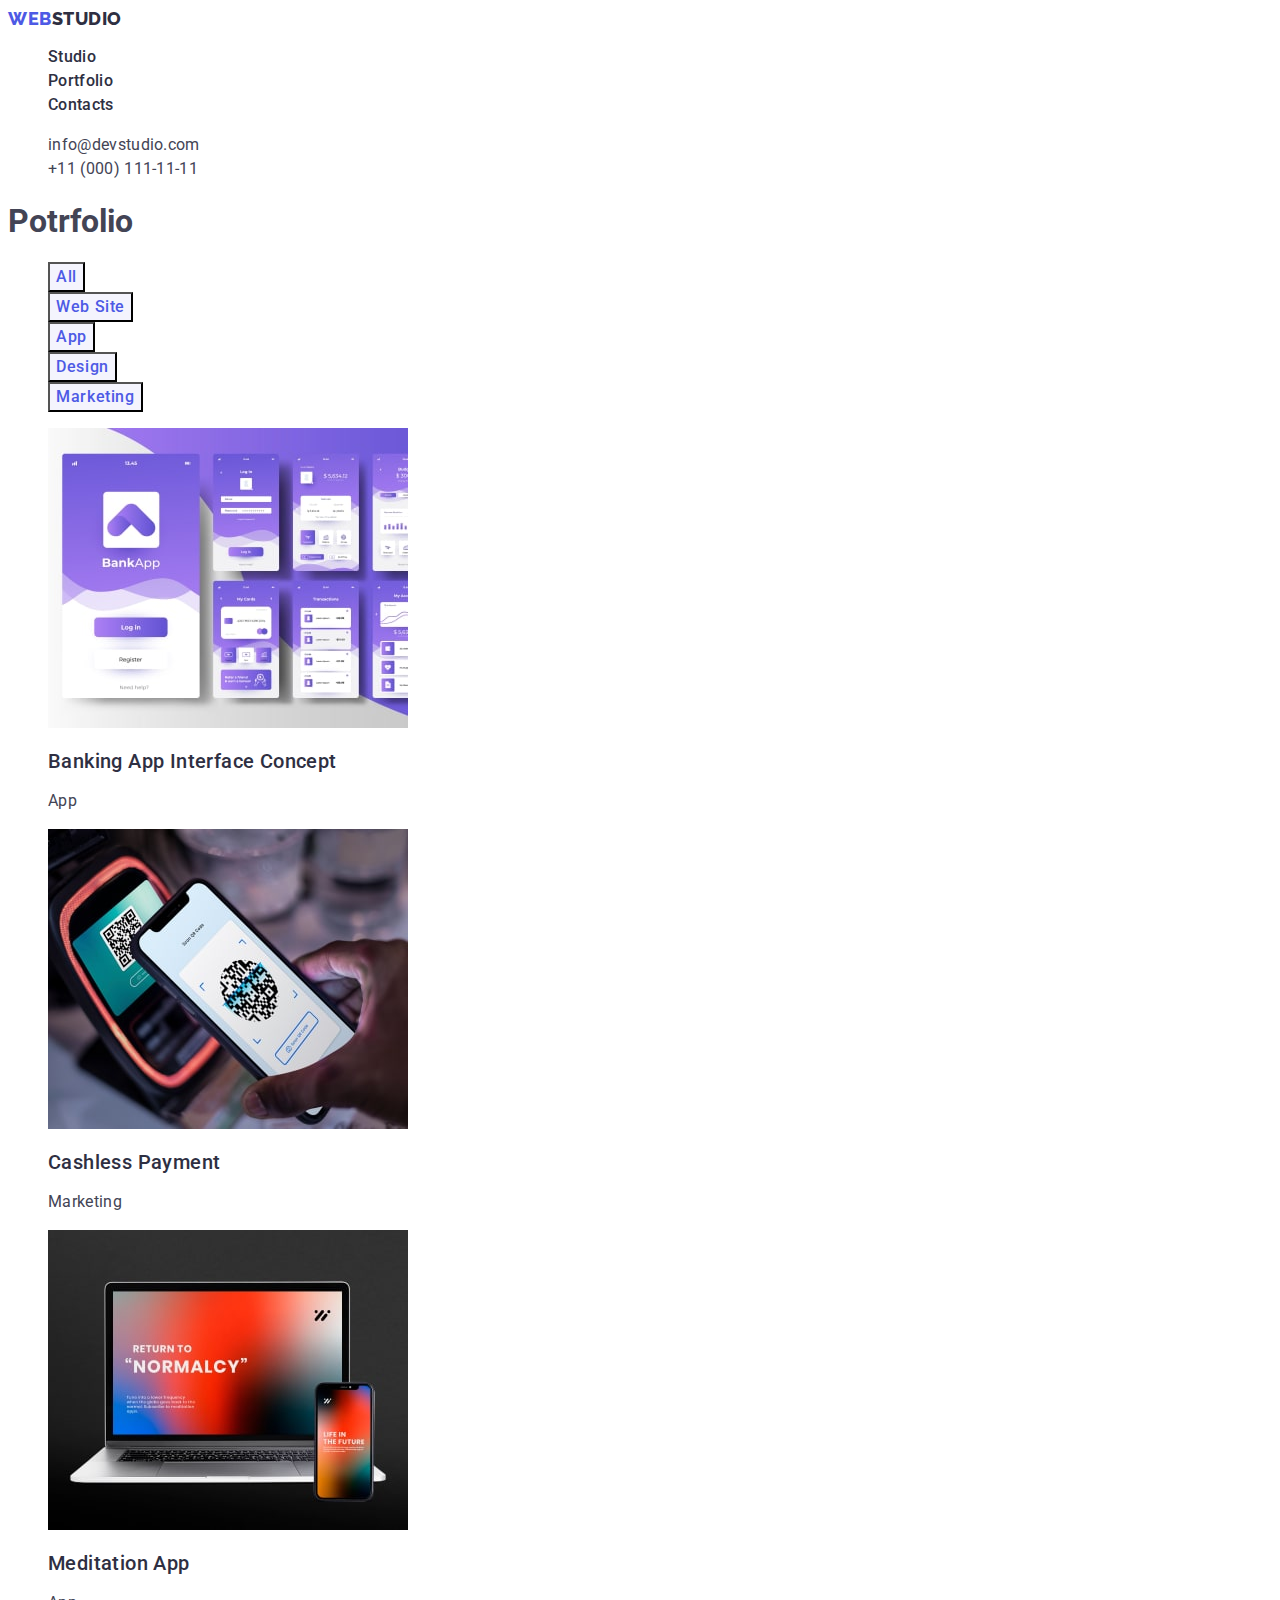
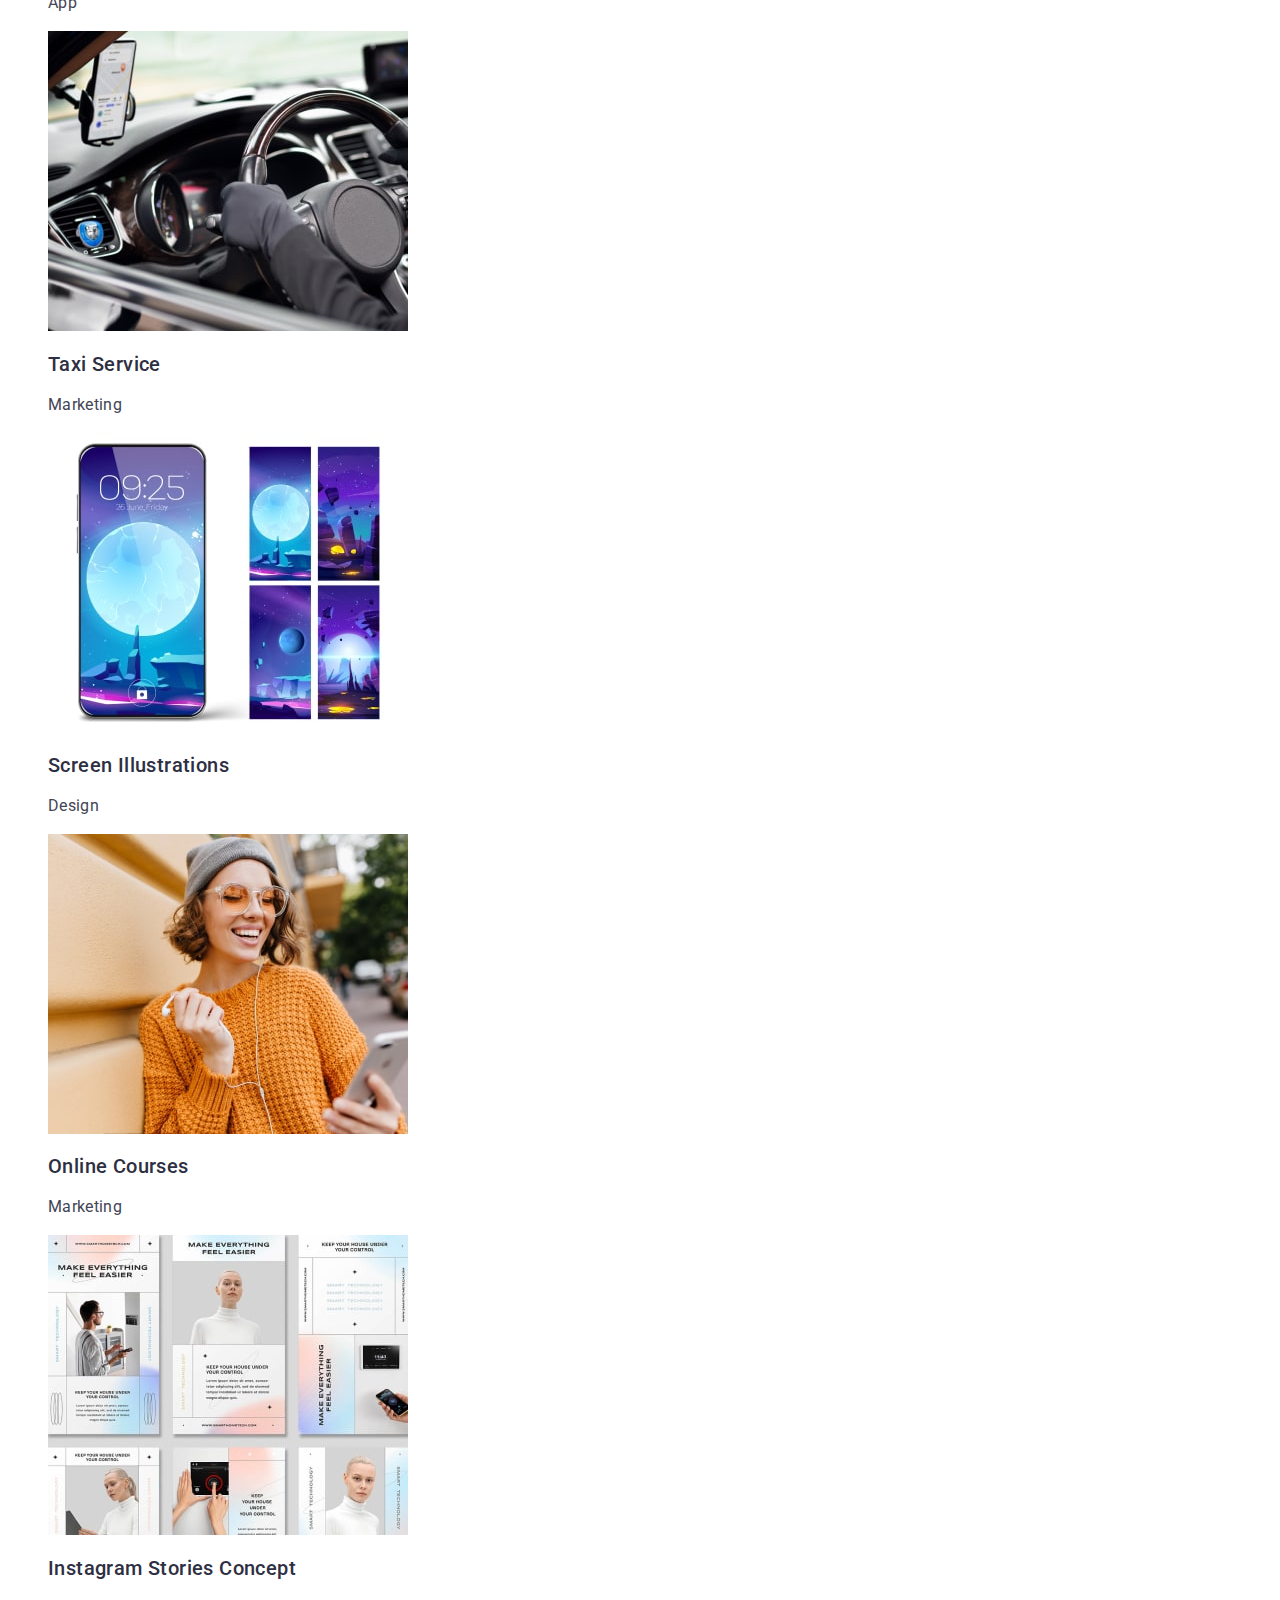
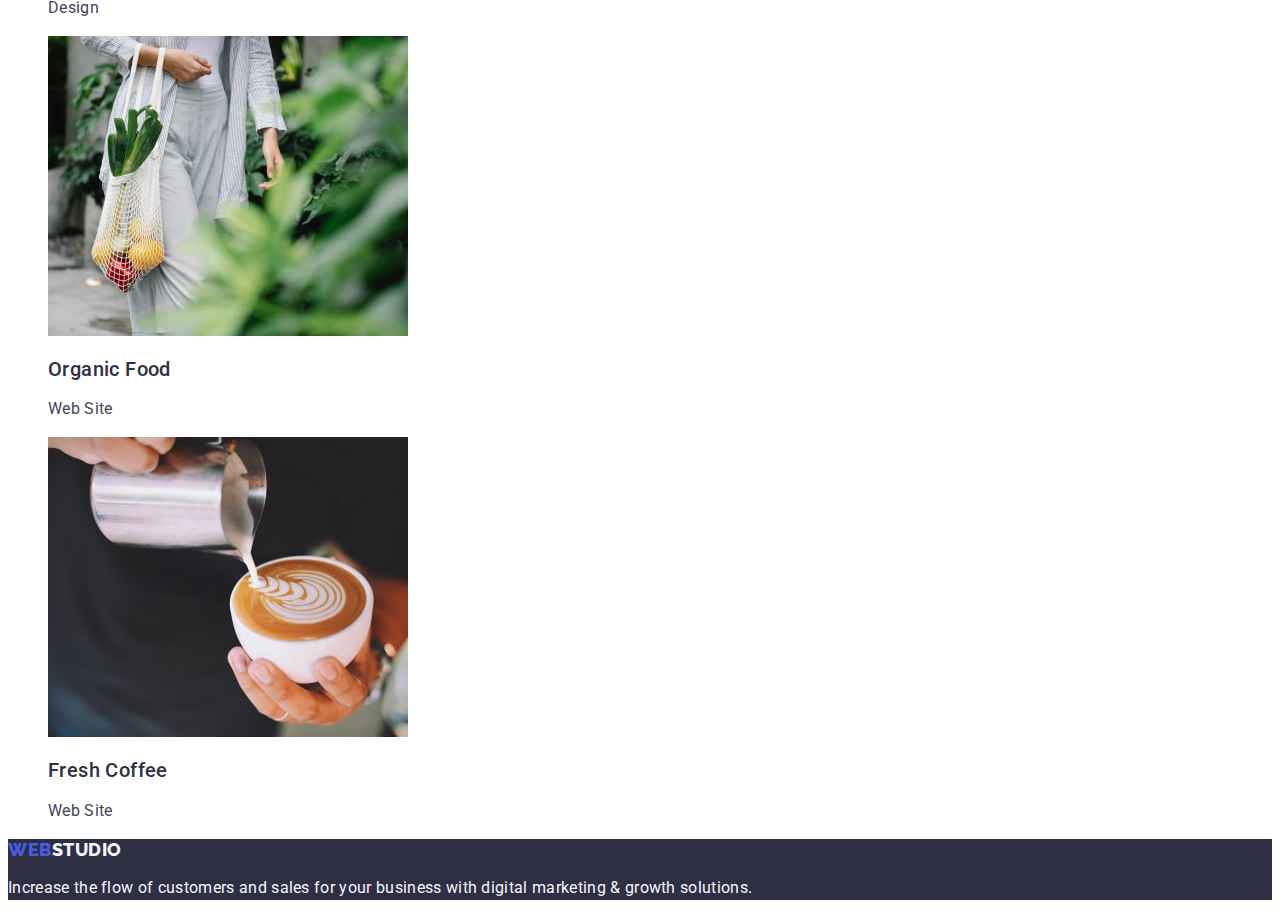
==== portfolio.html @ 6ac41770 "Main" ====
<!DOCTYPE html>
<html lang="en">
  <head>
    <meta charset="UTF-8" />
    <meta http-equiv="X-UA-Compatible" content="IE=edge" />
    <meta name="viewport" content="width=device-width, initial-scale=1.0" />
    <link rel="preconnect" href="https://fonts.googleapis.com" />
    <link rel="preconnect" href="https://fonts.gstatic.com" crossorigin />
    <link
      href="https://fonts.googleapis.com/css2?family=Raleway:wght@800&family=Roboto:wght@400;500;700;900&display=swap"
      rel="stylesheet"
    />
    <link rel="stylesheet" href="./css/style.css" />
    <title>Portfolio</title>
  </head>
  <body>
    <header>
      <nav>
        <a class="logo link" href="./index.html">
          Web<span class="accent">Studio</span></a
        >
        <ul class="list">
          <li>
            <a class="nav-link link" href="./index.html">Studio</a>
          </li>
          <li>
            <a class="nav-link link" href="./portfolio.html">Portfolio</a>
          </li>
          <li>
            <a class="nav-link link" href="">Contacts</a>
          </li>
        </ul>
      </nav>
      <address class="contacts">
        <ul class="list">
          <li>
            <a class="contacts-item link" href="mailto:info@devstudio.com"
              >info@devstudio.com</a
            >
          </li>
          <li>
            <a class="contacts-item link" href="tel:+110001111111"
              >+11 (000) 111-11-11</a
            >
          </li>
        </ul>
      </address>
    </header>
    <main>
      <section class="portfolio-button">
        <h1>Potrfolio</h1>
        <ul class="list">
          <li>
            <button class="portfolio-button-item" type="button">All</button>
          </li>
          <li>
            <button class="portfolio-button-item" type="button">
              Web Site
            </button>
          </li>
          <li>
            <button class="portfolio-button-item" type="button">App</button>
          </li>
          <li>
            <button class="portfolio-button-item" type="button">Design</button>
          </li>
          <li>
            <button class="portfolio-button-item" type="button">
              Marketing
            </button>
          </li>
        </ul>

        <ul class="list">
          <li>
            <a class="link">
              <img
                class="portfolio-images-item"
                src="./images/portfolio-1.jpg"
                alt="banling App"
                width="360"
              />
              <h2 class="portfolio-images-title">
                Banking App Interface Concept
              </h2>
              <p class="portfolio-images-text">App</p></a
            >
          </li>
          <li>
            <a class="link"
              ><img
                class="portfolio-images-item"
                src="./images/portfolio-2.jpg"
                alt="cellphone"
                width="360"
              />
              <h2 class="portfolio-images-title">Cashless Payment</h2>
              <p class="portfolio-images-text">Marketing</p></a
            >
          </li>
          <li>
            <a class="link"
              ><img
                class="portfolio-images-item"
                src="./images/portfolio-3.jpg"
                alt="conputer"
                width="360"
              />
              <h2 class="portfolio-images-title">Meditation App</h2>
              <p class="portfolio-images-text">App</p></a
            >
          </li>
          <li>
            <a class="link"
              ><img
                class="portfolio-images-item"
                src="./images/portfolio-4.jpg"
                alt="car helm"
                width="360"
              />
              <h2 class="portfolio-images-title">Taxi Service</h2>
              <p class="portfolio-images-text">Marketing</p></a
            >
          </li>
          <li>
            <a class="link"
              ><img
                class="portfolio-images-item"
                src="./images/portfolio-5.jpg"
                alt="cellphone"
                width="360"
              />
              <h2 class="portfolio-images-title">Screen Illustrations</h2>
              <p class="portfolio-images-text">Design</p></a
            >
          </li>
          <li>
            <a class="link"
              ><img
                class="portfolio-images-item"
                src="./images/portfolio-6.jpg"
                alt="woman"
                width="360"
              />
              <h2 class="portfolio-images-title">Online Courses</h2>
              <p class="portfolio-images-text">Marketing</p></a
            >
          </li>
          <li>
            <a class="link"
              ><img
                class="portfolio-images-item"
                src="./images/portfolio-7.jpg"
                alt="instagrame pictures"
                width="360"
              />
              <h2 class="portfolio-images-title">Instagram Stories Concept</h2>
              <p class="portfolio-images-text">Design</p></a
            >
          </li>
          <li>
            <a class="link"
              ><img
                class="portfolio-images-item"
                src="./images/portfolio-8.jpg"
                alt="food"
                width="360"
              />
              <h2 class="portfolio-images-title">Organic Food</h2>
              <p class="portfolio-images-text">Web Site</p></a
            >
          </li>
          <li>
            <a class="link"
              ><img
                class="portfolio-images-item"
                src="./images/portfolio-9.jpg"
                alt="coffee"
                width="360"
              />
              <h2 class="portfolio-images-title">Fresh Coffee</h2>
              <p class="portfolio-images-text">Web Site</p></a
            >
          </li>
        </ul>
      </section>
    </main>

    <footer class="footer">
      <a class="logo link" href="./index.html">
        Web<span class="accent studio-footer">Studio</span></a>
      <p class="footer-text">
        Increase the flow of customers and sales for your business with digital
        marketing & growth solutions.
      </p>
    </footer>
  </body>
</html>
---- css/style.css ----
body {
  font-family: "Roboto", sans-serif;
  color: var(--body-color);
  background-color: #ffffff;
}
.list {
  list-style: none;
}
:root {
  --brand-color: #4d5ae5;
  --first-section-color: #2e2f42;
  --body-color: #434455;
  --studio-color-footer: #f4f4fd;
}
.logo {
  font-family: "Raleway", sans-serif;
  font-weight: 800;
  font-size: 18px;
  line-height: 1.17;
  letter-spacing: 0.03em;
  text-transform: uppercase;
  color: var(--brand-color);
}
.link {
  text-decoration: none;
}
.accent {
  color: var(--first-section-color);
}
.logo-footer {
  color: #f4f4fd;
}
.nav-link {
  font-weight: 500;
  font-size: 16px;
  line-height: 1.5;
  letter-spacing: 0.02em;
  color: var(--first-section-color);
  text-decoration: none;
}

.nav-link:hover,
.nav-link:focus {
  color: #404bbf;
}
address {
  font-style: normal;
}
.contacts-item {
  font-size: 16px;
  line-height: 1.5;
  letter-spacing: 0.02em;
  color: var(--body-color);
}
.contacts-item:hover,
.contacts-item:focus {
  color: #404bbf;
}

.first-section {
  background-color: var(--first-section-color);
}
.first-section-title {
  color: #ffffff;
  text-align: center;
  font-size: 56px;
  font-weight: 700;
  letter-spacing: 0.02em;
  line-height: 1.07;
}
.first-section-button {
  font-family: "Roboto", sans-serif;
  background-color: #4d5ae5;
  color: #ffffff;
  text-align: center;
  font-size: 16px;
  font-weight: 500;
  letter-spacing: 0.04em;
  line-height: 1.5;
  cursor: pointer;
}
.first-section-button:hover,
.first-section-button:focus,
.first-section-button:active {
  background-color: #404bbf;
}

.features-title {
  font-size: 20px;
  font-weight: 500;
  line-height: 1.2;
  letter-spacing: 0.02em;
  color: var(--first-section-color);
}
.features-text {
  font-size: 16px;
  line-height: 1.5;
  letter-spacing: 0.02em;
  color: #434455;
}
.section-title {
  font-size: 36px;
  font-weight: 700;
  line-height: 1.11;
  letter-spacing: 0.02em;
  text-transform: capitalize;
  text-align: center;
  color: var(--first-section-color);
}
.fourth-section {
  background-color: #f4f4fd;
}

.list-item {
  background-color: #ffffff;
}
.our-team-title {
  font-size: 20px;
  font-weight: 500;
  line-height: 1.2;
  letter-spacing: 0.02em;
  text-align: center;
  color: var(--first-section-color);
}
.our-team-text {
  font-size: 16px;
  line-height: 1.5;
  letter-spacing: 0.02em;
  text-align: center;
  color: var(--body-color);
}
.footer {
  background-color: var(--first-section-color);
}
.footer-text {
  font-size: 16px;
  line-height: 1.5;
  letter-spacing: 0.02em;
  color: #f4f4fd;
}

.portfolio-button-item {
  font-size: 16px;
  font-family: Roboto, sans-serif;
  font-weight: 500;
  line-height: 1.5;
  letter-spacing: 0.04em;
  cursor: pointer;
  text-align: center;
  background-color: #f4f4fd;
  color: var(--brand-color);
}
.portfolio-button-item:hover,
.portfolio-button-item:focus,
.portfolio-button-item:active {
  background-color: #404bbf;
  color: #ffffff;
}
.portfolio-images-title {
  font-size: 20px;
  font-weight: 500;
  line-height: 1.2;
  letter-spacing: 0.02em;
  color: var(--first-section-color);
}
.portfolio-images-text {
  font-size: 16px;
  line-height: 1.5;
  letter-spacing: 0.02em;
  color: var(--body-color);
}
.studio-footer {
  color: var(--studio-color-footer);
}
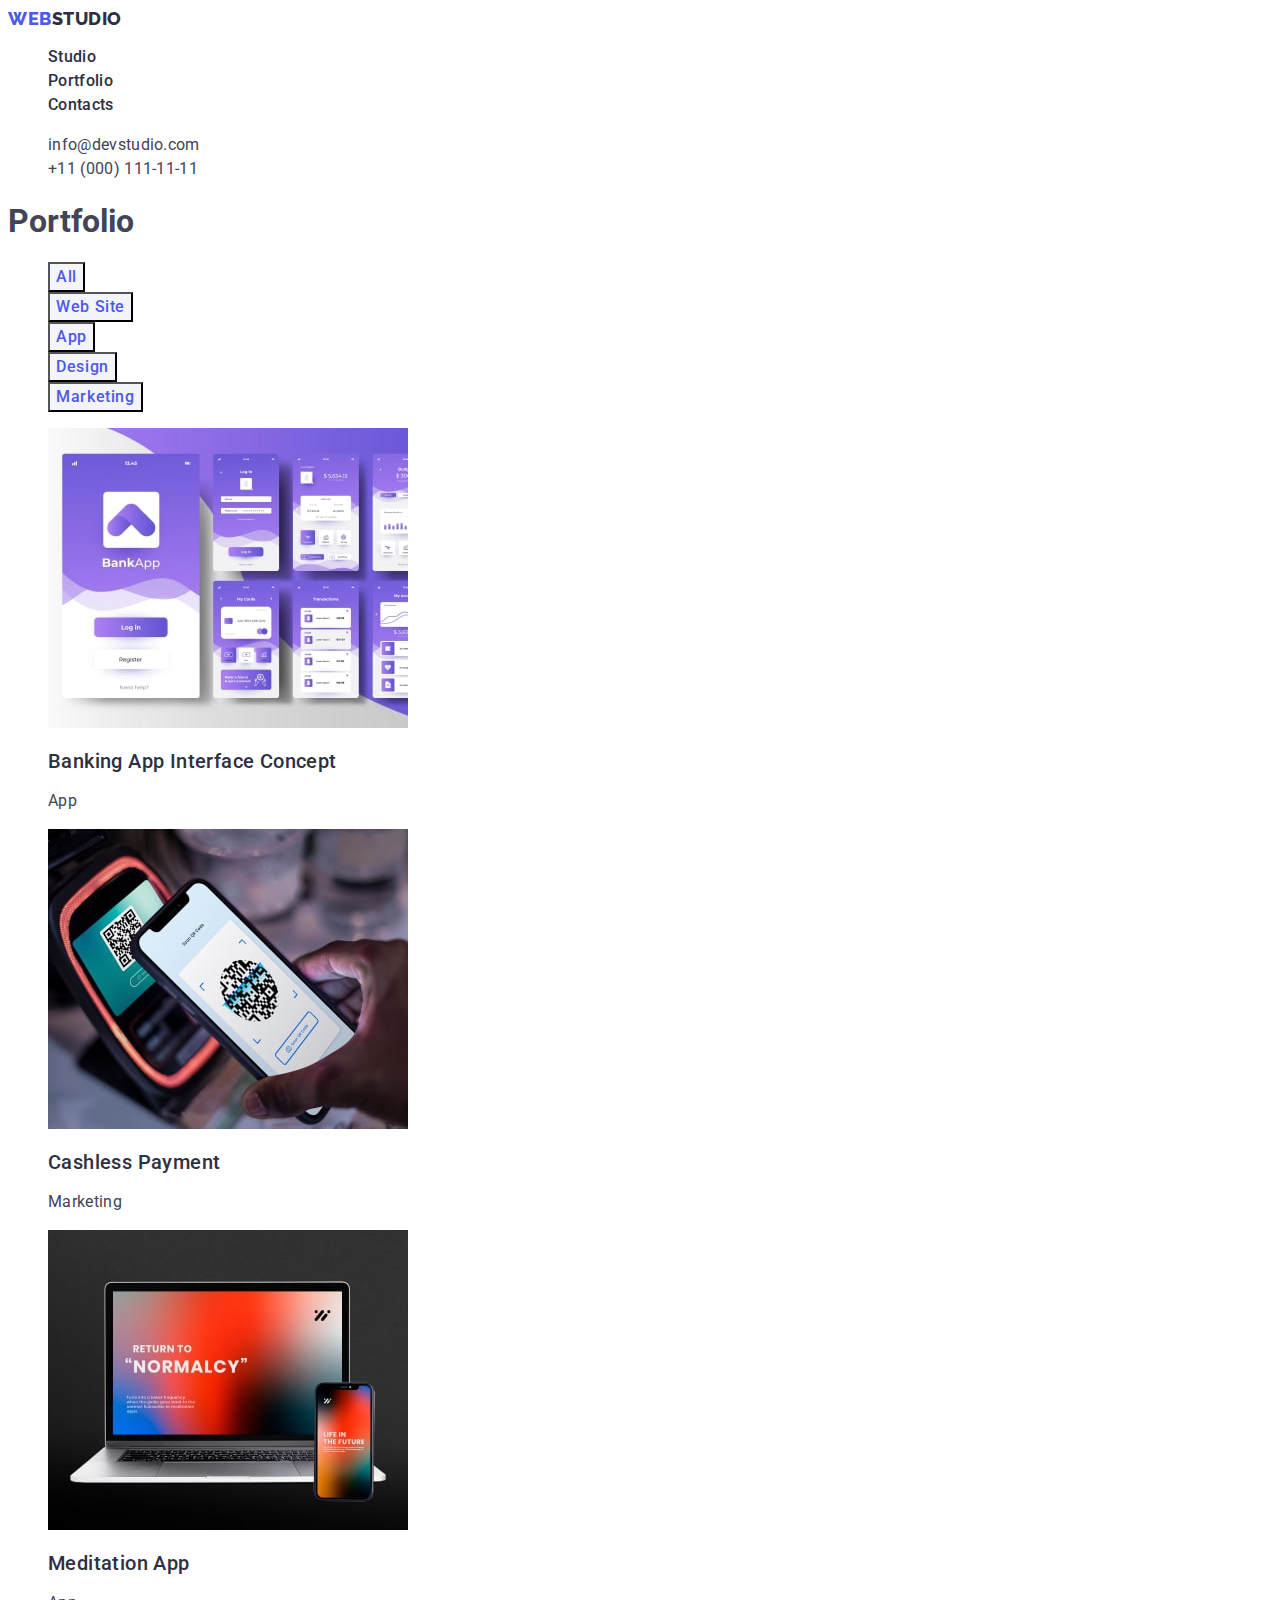
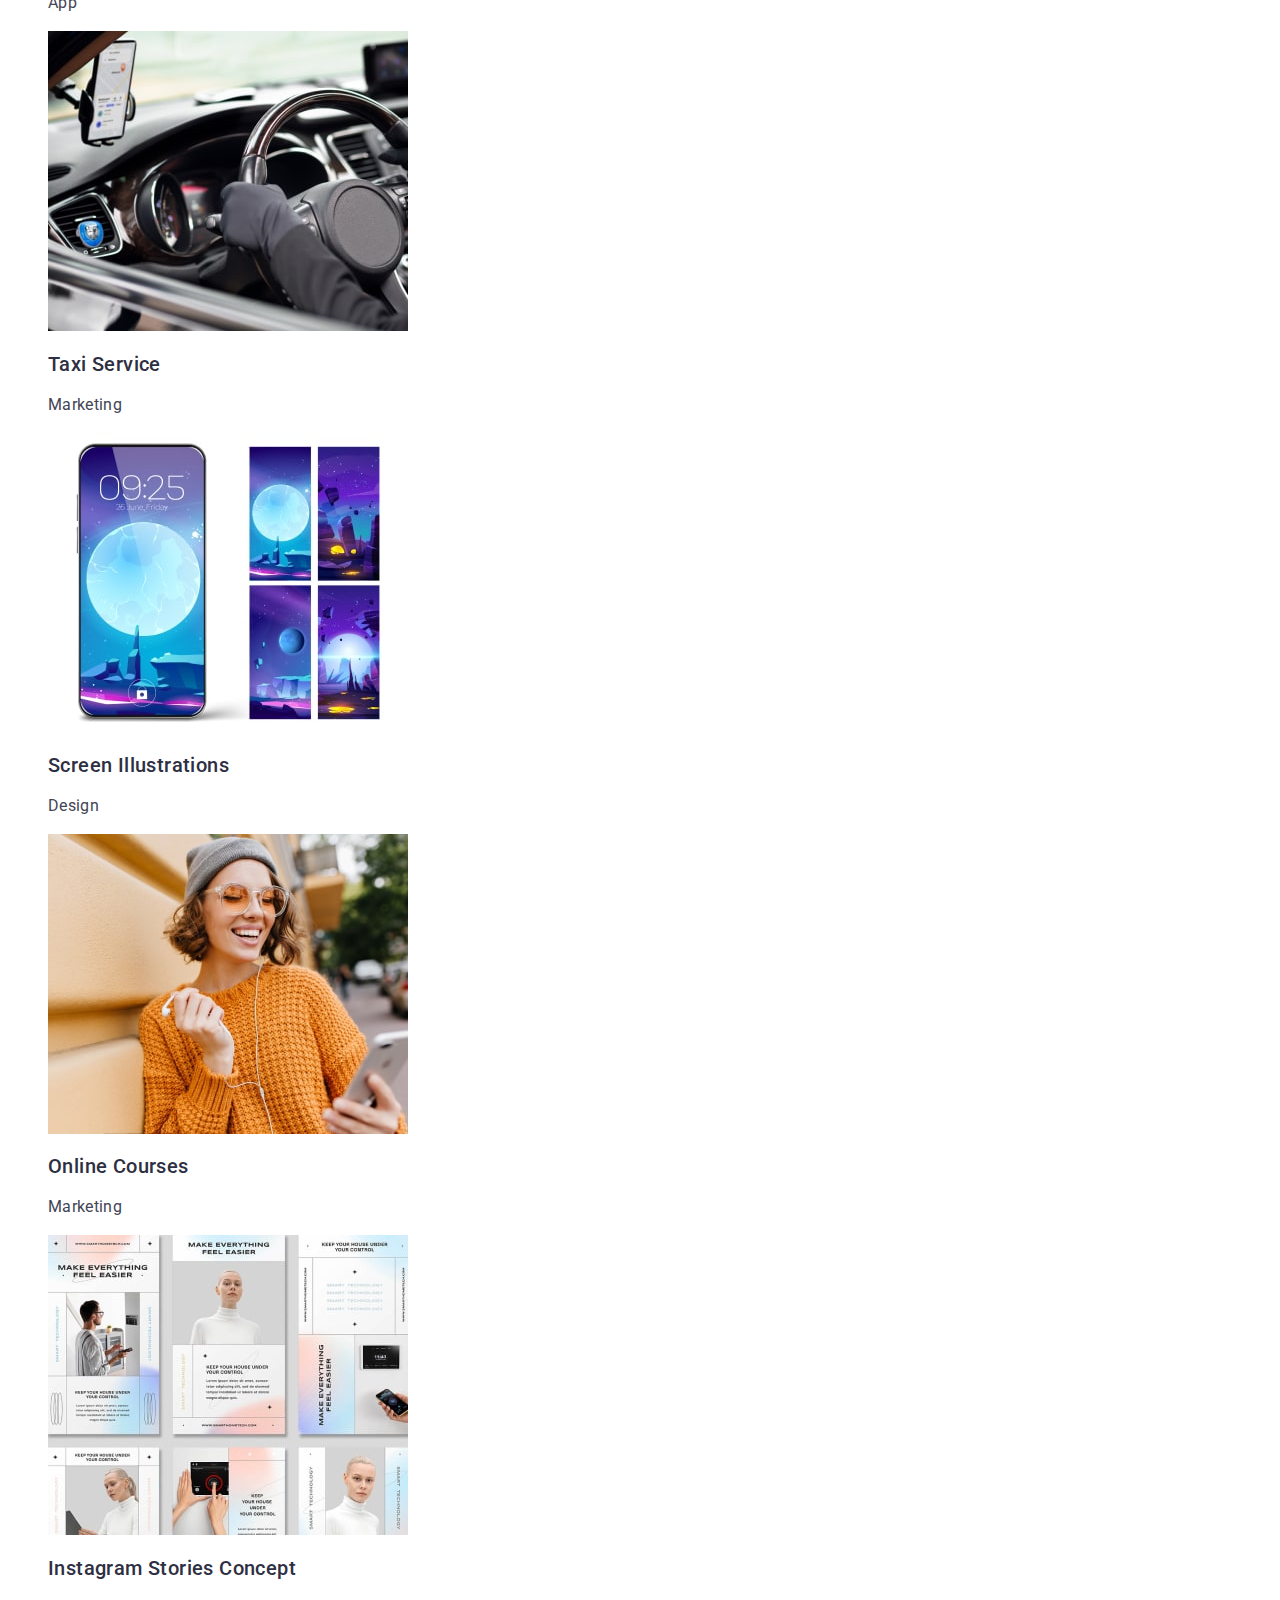
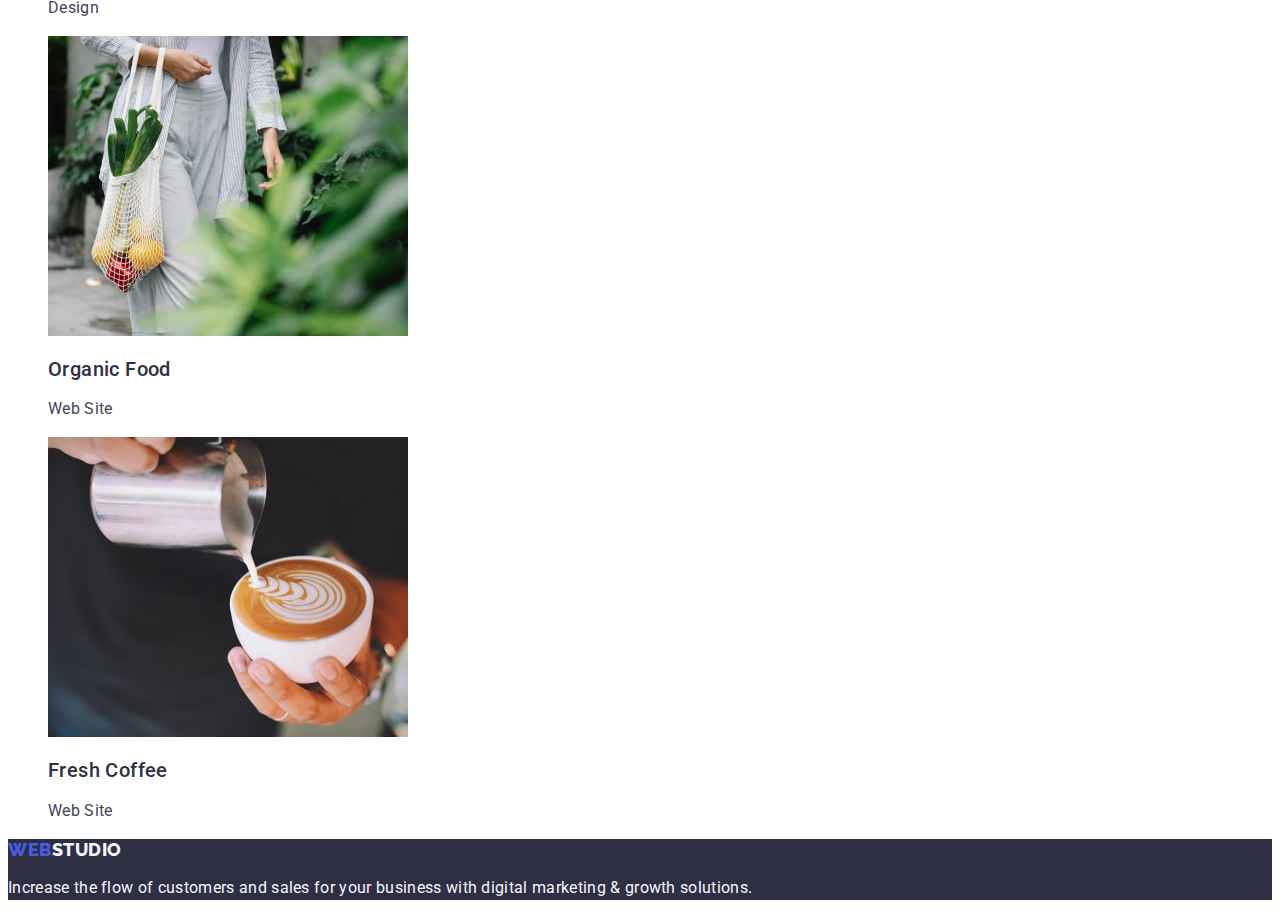
==== commit 0bdb0b20: "1" ====
--- a/portfolio.html
+++ b/portfolio.html
@@ -4,6 +4,13 @@
     <meta charset="UTF-8" />
     <meta http-equiv="X-UA-Compatible" content="IE=edge" />
     <meta name="viewport" content="width=device-width, initial-scale=1.0" />
+    <link
+      rel="stylesheet"
+      href="https://cdnjs.cloudflare.com/ajax/libs/modern-normalize/2.0.0/modern-normalize.min.css"
+      integrity="sha512-4xo8blKMVCiXpTaLzQSLSw3KFOVPWhm/TRtuPVc4WG6kUgjH6J03IBuG7JZPkcWMxJ5huwaBpOpnwYElP/m6wg=="
+      crossorigin="anonymous"
+      referrerpolicy="no-referrer"
+    />
     <link rel="preconnect" href="https://fonts.googleapis.com" />
     <link rel="preconnect" href="https://fonts.gstatic.com" crossorigin />
     <link
@@ -19,27 +26,27 @@
         <a class="logo link" href="./index.html">
           Web<span class="accent">Studio</span></a
         >
-        <ul class="list">
-          <li>
+        <ul class="nav-list list">
+          <li class="nav-item">
             <a class="nav-link link" href="./index.html">Studio</a>
           </li>
-          <li>
+          <li class="nav-item">
             <a class="nav-link link" href="./portfolio.html">Portfolio</a>
           </li>
-          <li>
+          <li class="nav-item">
             <a class="nav-link link" href="">Contacts</a>
           </li>
         </ul>
       </nav>
       <address class="contacts">
-        <ul class="list">
-          <li>
-            <a class="contacts-item link" href="mailto:info@devstudio.com"
+        <ul class="contacts-list list">
+          <li class="contacts-item">
+            <a class="contacts-link link" href="mailto:info@devstudio.com"
               >info@devstudio.com</a
             >
           </li>
-          <li>
-            <a class="contacts-item link" href="tel:+110001111111"
+          <li class="contacts-item">
+            <a class="contacts-link link" href="tel:+110001111111"
               >+11 (000) 111-11-11</a
             >
           </li>
@@ -47,33 +54,33 @@
       </address>
     </header>
     <main>
-      <section class="portfolio-button">
-        <h1>Potrfolio</h1>
-        <ul class="list">
-          <li>
-            <button class="portfolio-button-item" type="button">All</button>
-          </li>
-          <li>
-            <button class="portfolio-button-item" type="button">
+      <section class="portfolio">
+        <h1 class="portfolio-title">Portfolio</h1>
+        <ul class="portfolio-button-list list">
+          <li class="portfolio-button-item">
+            <button class="portfolio-button" type="button">All</button>
+          </li>
+          <li class="portfolio-button-item">
+            <button class="portfolio-button" type="button">
               Web Site
             </button>
           </li>
-          <li>
-            <button class="portfolio-button-item" type="button">App</button>
-          </li>
-          <li>
-            <button class="portfolio-button-item" type="button">Design</button>
-          </li>
-          <li>
-            <button class="portfolio-button-item" type="button">
+          <li class="portfolio-button-item">
+            <button class="portfolio-button" type="button">App</button>
+          </li>
+          <li class="portfolio-button-item">
+            <button class="portfolio-button" type="button">Design</button>
+          </li>
+          <li class="portfolio-button-item">
+            <button class="portfolio-button" type="button">
               Marketing
             </button>
           </li>
         </ul>
 
-        <ul class="list">
-          <li>
-            <a class="link">
+        <ul class="portfolio-list list">
+          <li class="portfolio-item">
+            <a class="portfolio-link link">
               <img
                 class="portfolio-images-item"
                 src="./images/portfolio-1.jpg"
@@ -86,8 +93,8 @@
               <p class="portfolio-images-text">App</p></a
             >
           </li>
-          <li>
-            <a class="link"
+          <li class="portfolio-item">
+            <a class="portfolio-link link"
               ><img
                 class="portfolio-images-item"
                 src="./images/portfolio-2.jpg"
@@ -98,8 +105,8 @@
               <p class="portfolio-images-text">Marketing</p></a
             >
           </li>
-          <li>
-            <a class="link"
+          <li class="portfolio-item">
+            <a class="portfolio-link link"
               ><img
                 class="portfolio-images-item"
                 src="./images/portfolio-3.jpg"
@@ -110,8 +117,8 @@
               <p class="portfolio-images-text">App</p></a
             >
           </li>
-          <li>
-            <a class="link"
+          <li class="portfolio-item">
+            <a class="portfolio-link link"
               ><img
                 class="portfolio-images-item"
                 src="./images/portfolio-4.jpg"
@@ -122,8 +129,8 @@
               <p class="portfolio-images-text">Marketing</p></a
             >
           </li>
-          <li>
-            <a class="link"
+          <li class="portfolio-item">
+            <a class="portfolio-link link"
               ><img
                 class="portfolio-images-item"
                 src="./images/portfolio-5.jpg"
@@ -134,8 +141,8 @@
               <p class="portfolio-images-text">Design</p></a
             >
           </li>
-          <li>
-            <a class="link"
+          <li class="portfolio-item">
+            <a class="portfolio-link link"
               ><img
                 class="portfolio-images-item"
                 src="./images/portfolio-6.jpg"
@@ -146,8 +153,8 @@
               <p class="portfolio-images-text">Marketing</p></a
             >
           </li>
-          <li>
-            <a class="link"
+          <li class="portfolio-item">
+            <a class="portfolio-link link"
               ><img
                 class="portfolio-images-item"
                 src="./images/portfolio-7.jpg"
@@ -158,8 +165,8 @@
               <p class="portfolio-images-text">Design</p></a
             >
           </li>
-          <li>
-            <a class="link"
+          <li class="portfolio-item">
+            <a class="portfolio-link link"
               ><img
                 class="portfolio-images-item"
                 src="./images/portfolio-8.jpg"
@@ -170,8 +177,8 @@
               <p class="portfolio-images-text">Web Site</p></a
             >
           </li>
-          <li>
-            <a class="link"
+          <li class="portfolio-item">
+            <a class="portfolio-link link"
               ><img
                 class="portfolio-images-item"
                 src="./images/portfolio-9.jpg"
@@ -188,7 +195,8 @@
 
     <footer class="footer">
       <a class="logo link" href="./index.html">
-        Web<span class="accent studio-footer">Studio</span></a>
+        Web<span class="accent studio-footer">Studio</span></a
+      >
       <p class="footer-text">
         Increase the flow of customers and sales for your business with digital
         marketing & growth solutions.
--- a/css/style.css
+++ b/css/style.css
@@ -46,14 +46,14 @@
 address {
   font-style: normal;
 }
-.contacts-item {
+.contacts-link {
   font-size: 16px;
   line-height: 1.5;
   letter-spacing: 0.02em;
   color: var(--body-color);
 }
-.contacts-item:hover,
-.contacts-item:focus {
+.contacts-link:hover,
+.contacts-link:focus {
   color: #404bbf;
 }
 
@@ -96,9 +96,9 @@
   font-size: 16px;
   line-height: 1.5;
   letter-spacing: 0.02em;
-  color: #434455;
+  color: var(--body-color);
 }
-.section-title {
+.products-title {
   font-size: 36px;
   font-weight: 700;
   line-height: 1.11;
@@ -107,11 +107,20 @@
   text-align: center;
   color: var(--first-section-color);
 }
-.fourth-section {
+.team-section {
   background-color: #f4f4fd;
 }
+.team-title {
+  font-size: 36px;
+  font-weight: 700;
+  line-height: 1.11;
+  letter-spacing: 0.02em;
+  text-transform: capitalize;
+  text-align: center;
+  color: var(--first-section-color);
+}
 
-.list-item {
+.team-list-item {
   background-color: #ffffff;
 }
 .our-team-title {
@@ -139,7 +148,7 @@
   color: #f4f4fd;
 }
 
-.portfolio-button-item {
+.portfolio-button {
   font-size: 16px;
   font-family: Roboto, sans-serif;
   font-weight: 500;
@@ -150,9 +159,9 @@
   background-color: #f4f4fd;
   color: var(--brand-color);
 }
-.portfolio-button-item:hover,
-.portfolio-button-item:focus,
-.portfolio-button-item:active {
+.portfolio-button:hover,
+.portfolio-button:focus,
+.portfolio-button:active {
   background-color: #404bbf;
   color: #ffffff;
 }
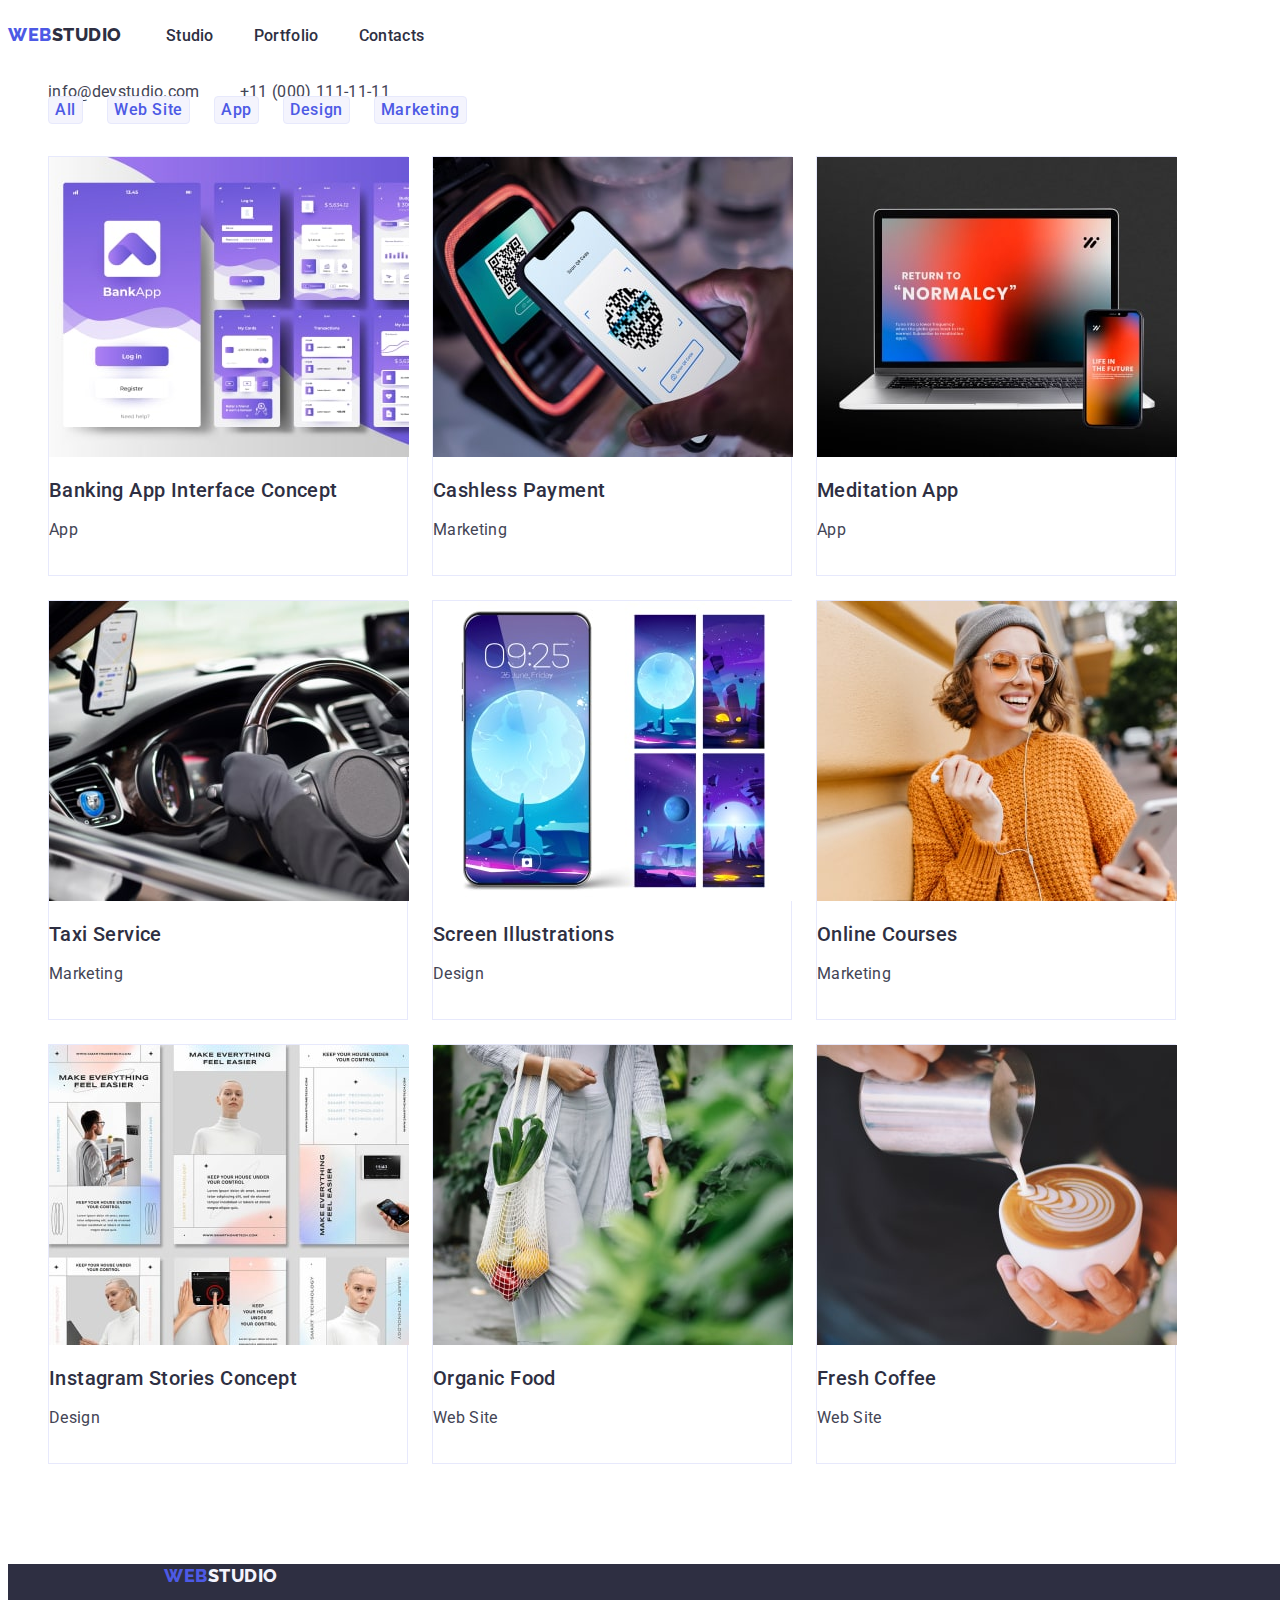
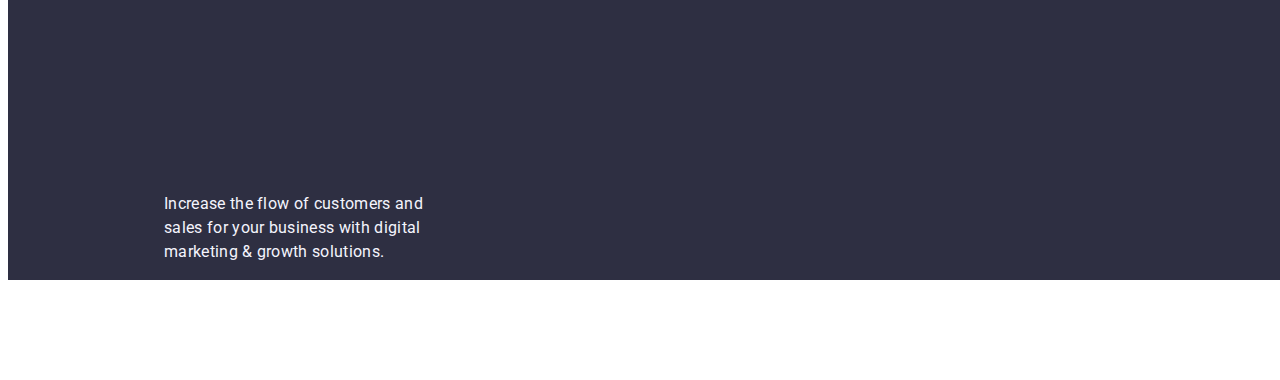
==== commit 529f6571: "1" ====
--- a/portfolio.html
+++ b/portfolio.html
@@ -21,7 +21,8 @@
     <title>Portfolio</title>
   </head>
   <body>
-    <header>
+    <div class="main-container">
+    <header class="container-header">
       <nav>
         <a class="logo link" href="./index.html">
           Web<span class="accent">Studio</span></a
@@ -55,7 +56,7 @@
     </header>
     <main>
       <section class="portfolio">
-        <h1 class="portfolio-title">Portfolio</h1>
+        <h1 class="visually-hidden">Portfolio</h1>
         <ul class="portfolio-button-list list">
           <li class="portfolio-button-item">
             <button class="portfolio-button" type="button">All</button>
@@ -194,13 +195,17 @@
     </main>
 
     <footer class="footer">
-      <a class="logo link" href="./index.html">
-        Web<span class="accent studio-footer">Studio</span></a
-      >
-      <p class="footer-text">
-        Increase the flow of customers and sales for your business with digital
-        marketing & growth solutions.
-      </p>
+      <div class="container-logo">
+        <a class="logo link" href="./index.html">
+          Web<span class="accent logo-footer">Studio</span></a
+        >
+      </div>
+      <div class="container-footer-text">
+        <p class="footer-text">
+          Increase the flow of customers and sales for your business with digital
+          marketing & growth solutions.
+        </p>
     </footer>
+  </div>
   </body>
 </html>
--- a/css/style.css
+++ b/css/style.css
@@ -2,6 +2,15 @@
   font-family: "Roboto", sans-serif;
   color: var(--body-color);
   background-color: #ffffff;
+}
+.main-container {
+  width: 1158px;
+  max-width: 100%;
+}
+*,
+*::before,
+*::after {
+  box-sizing: border-box;
 }
 .list {
   list-style: none;
@@ -56,9 +65,38 @@
 .contacts-link:focus {
   color: #404bbf;
 }
-
+.container-header {
+  width: 1440px;
+height: 72px;
+flex-shrink: 0;
+}
+.nav-list {
+  display: inline-flex;
+align-items: flex-start;
+gap: 40px;
+}
+.contacts-list {
+  display: inline-flex;
+align-items: flex-start;
+gap: 40px;
+}
+/* ------------------------------FIRST SECTION---------------------------------------- */
 .first-section {
   background-color: var(--first-section-color);
+  width: 1440px;
+  justify-content: center;
+}
+.container-first-section {
+  display: flex;
+  width: 496px;
+  flex-direction: column;
+  flex-shrink: 0;
+}
+.container-first-section-button {
+  display: inline-flex;
+  padding: 16px 32px;
+  align-items: flex-start;
+  gap: 10px;
 }
 .first-section-title {
   color: #ffffff;
@@ -85,18 +123,54 @@
   background-color: #404bbf;
 }
 
+/* -------------------------------FEATURES-------------------------------- */
+.visually-hidden {
+  position: absolute;
+  width: 1px;
+  height: 1px;
+  margin: -1px;
+  border: 0;
+  padding: 0;
+  white-space: nowrap;
+  clip-path: inset(100%);
+  clip: rect(0 0 0 0);
+  overflow: hidden;
+}
+.container-features {
+  margin: 120px 156px;
+  width: 1128px;
+}
+
+.features-list {
+  display: flex;
+  gap: 24px;
+}
+
 .features-title {
   font-size: 20px;
   font-weight: 500;
   line-height: 1.2;
   letter-spacing: 0.02em;
   color: var(--first-section-color);
+  margin-bottom: 8px;
 }
 .features-text {
   font-size: 16px;
   line-height: 1.5;
   letter-spacing: 0.02em;
   color: var(--body-color);
+}
+
+/*-------------------------------- IMAGES---------------------------- */
+.container-products {
+  width: 1128px;
+  margin: 120px 156px;
+  justify-content: center;
+}
+.products-list {
+  display: flex;
+  flex-direction: row;
+  gap: 24px;
 }
 .products-title {
   font-size: 36px;
@@ -106,9 +180,29 @@
   text-transform: capitalize;
   text-align: center;
   color: var(--first-section-color);
-}
+  margin-bottom: 72px;
+}
+
+/*--------------------------------- TEAM------------------------- */
 .team-section {
   background-color: #f4f4fd;
+  width: 1440px;
+  align-items: center;
+  justify-content: center;
+}
+.container-team {
+  width: 1440px;
+  align-items: center;
+  justify-content: center;
+}
+
+.container-underimage {
+  display: flex;
+  width: 232px;
+  flex-direction: column;
+  justify-content: center;
+  align-items: center;
+  gap: 8px;
 }
 .team-title {
   font-size: 36px;
@@ -118,8 +212,13 @@
   text-transform: capitalize;
   text-align: center;
   color: var(--first-section-color);
-}
-
+  margin: 120px 639px 72px 639px;
+}
+.team-list {
+  display: flex;
+  flex-direction: row;
+  gap: 24px;
+}
 .team-list-item {
   background-color: #ffffff;
 }
@@ -138,8 +237,10 @@
   text-align: center;
   color: var(--body-color);
 }
+/* ----------------------------FOOTER------------------------------- */
 .footer {
   background-color: var(--first-section-color);
+  width: 1440px;
 }
 .footer-text {
   font-size: 16px;
@@ -147,7 +248,25 @@
   letter-spacing: 0.02em;
   color: #f4f4fd;
 }
-
+.container-logo {
+  display: flex;
+  height: 24px;
+  align-items: center;
+  flex-shrink: 0;
+  margin: 100px 1169px 188px 156px;
+}
+.container-footer-text {
+  display: flex;
+  width: 264px;
+  flex-direction: column;
+  flex-shrink: 0;
+  margin: 140px 1020px 100px 156px;
+}
+
+/* --------------------------PORTFOLIO------------------------- */
+.portfolio {
+  width: 1440px;
+}
 .portfolio-button {
   font-size: 16px;
   font-family: Roboto, sans-serif;
@@ -158,6 +277,8 @@
   text-align: center;
   background-color: #f4f4fd;
   color: var(--brand-color);
+  border-radius: 4px;
+border: 1px solid #E7E9FC;
 }
 .portfolio-button:hover,
 .portfolio-button:focus,
@@ -165,6 +286,17 @@
   background-color: #404bbf;
   color: #ffffff;
 }
+.portfolio-button-list {
+  display: inline-flex;
+align-items: flex-start;
+gap: 24px;
+}
+.portfolio-list {
+  display: flex;
+  flex-wrap: wrap;
+  gap: 24px;
+}
+
 .portfolio-images-title {
   font-size: 20px;
   font-weight: 500;
@@ -181,3 +313,14 @@
 .studio-footer {
   color: var(--studio-color-footer);
 }
+.portfolio-item {
+  display: flex;
+width: 360px;
+height: 420px;
+padding: 0px 0px 32px 0px;
+flex-direction: column;
+align-items: flex-start;
+gap: 32px;
+flex-shrink: 0;
+border: 1px solid #E7E9FC;
+}
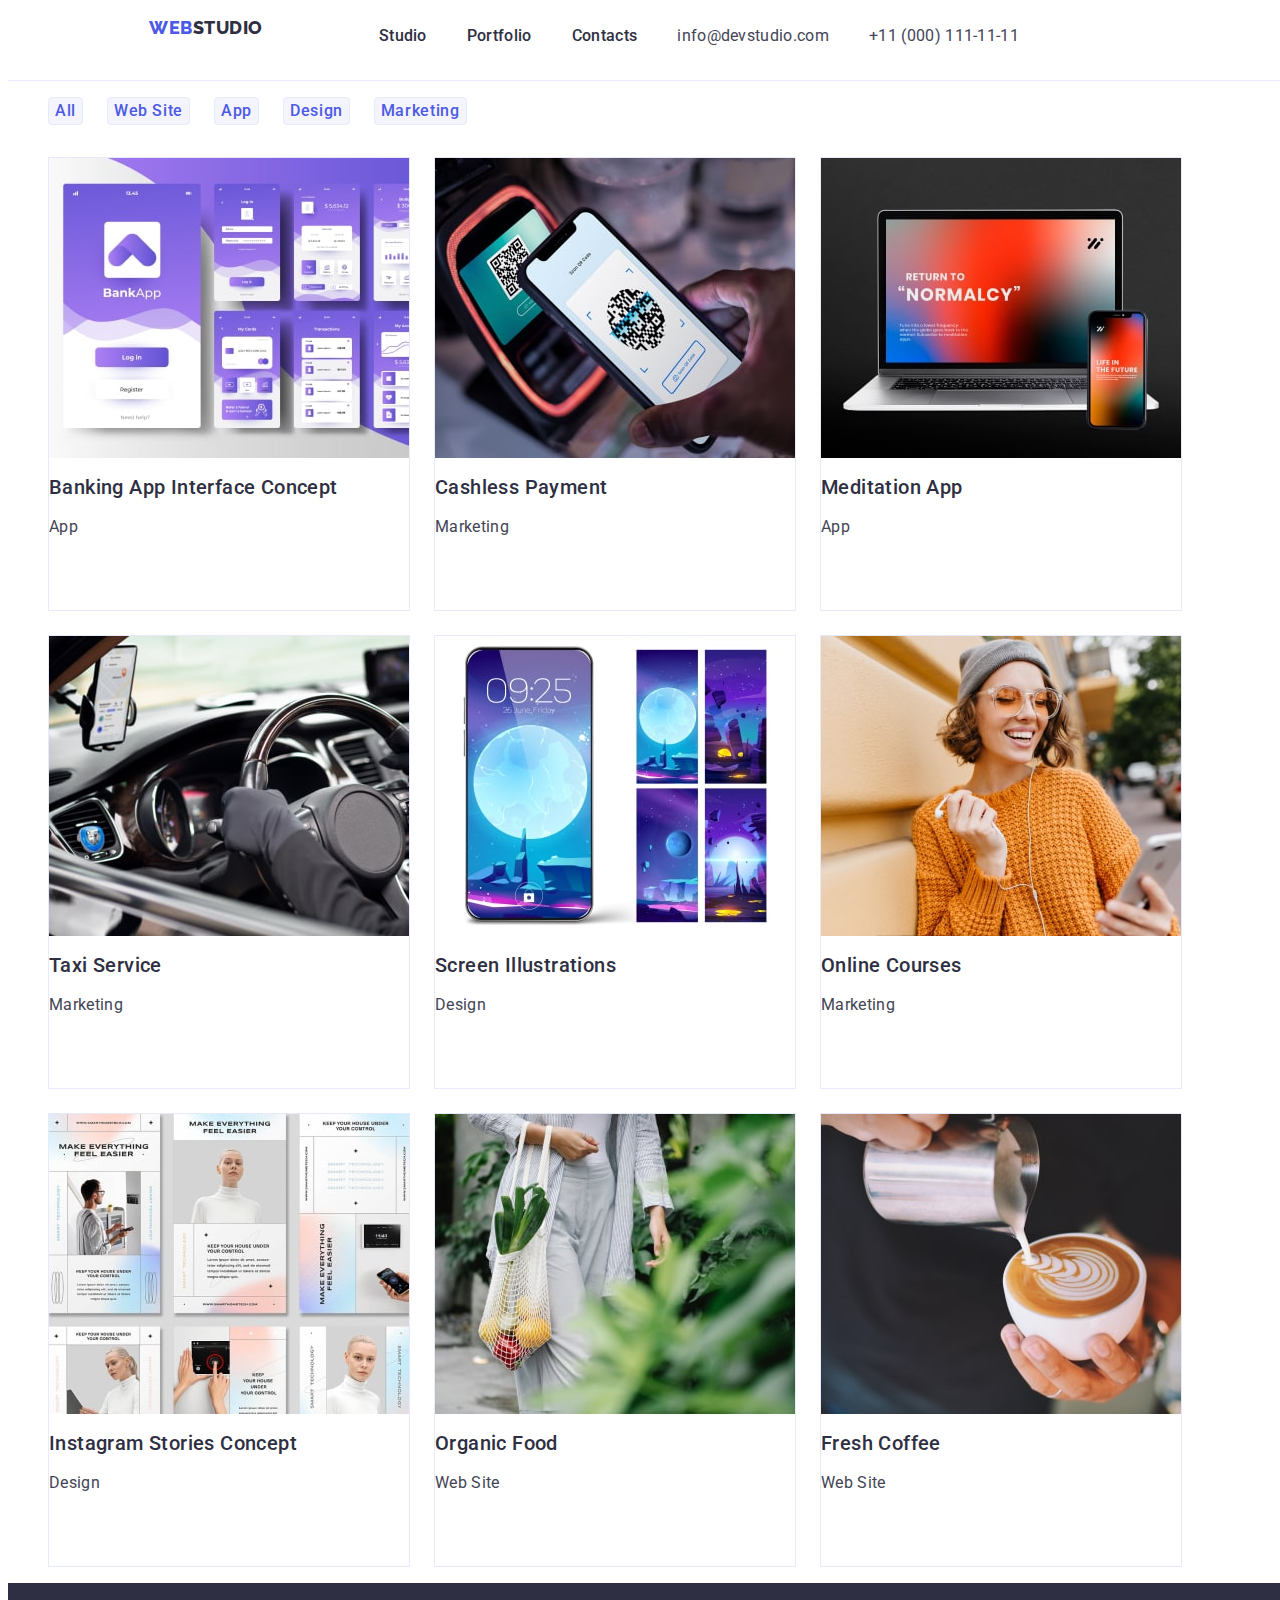
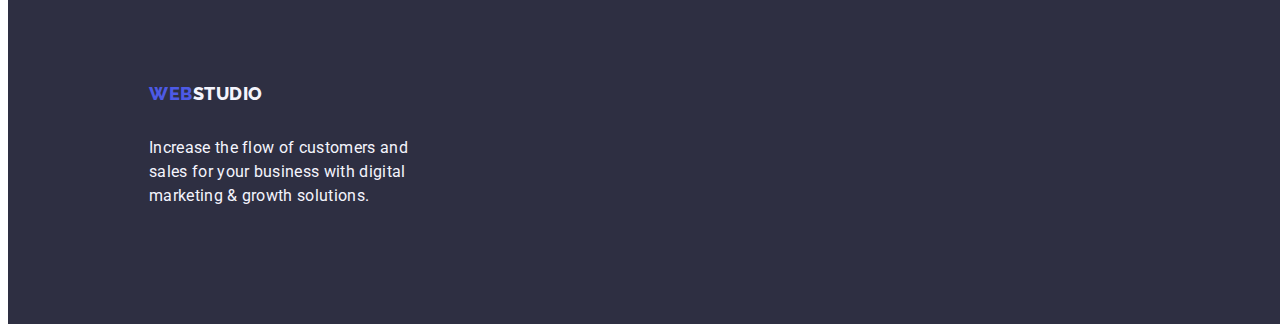
==== commit 43e4bcec: "2" ====
--- a/portfolio.html
+++ b/portfolio.html
@@ -22,38 +22,40 @@
   </head>
   <body>
     <div class="main-container">
-    <header class="container-header">
-      <nav>
-        <a class="logo link" href="./index.html">
-          Web<span class="accent">Studio</span></a
-        >
-        <ul class="nav-list list">
-          <li class="nav-item">
-            <a class="nav-link link" href="./index.html">Studio</a>
-          </li>
-          <li class="nav-item">
-            <a class="nav-link link" href="./portfolio.html">Portfolio</a>
-          </li>
-          <li class="nav-item">
-            <a class="nav-link link" href="">Contacts</a>
-          </li>
-        </ul>
-      </nav>
-      <address class="contacts">
-        <ul class="contacts-list list">
-          <li class="contacts-item">
-            <a class="contacts-link link" href="mailto:info@devstudio.com"
-              >info@devstudio.com</a
-            >
-          </li>
-          <li class="contacts-item">
-            <a class="contacts-link link" href="tel:+110001111111"
-              >+11 (000) 111-11-11</a
-            >
-          </li>
-        </ul>
-      </address>
-    </header>
+      <header class="container-header">
+        <div class="main-container-header container">
+          <nav class="container-nav">
+            <a class="logo link" href="./index.html">
+              Web<span class="accent">Studio</span></a
+            >
+            <ul class="nav-list list">
+              <li class="nav-item">
+                <a class="nav-link link" href="./index.html">Studio</a>
+              </li>
+              <li class="nav-item">
+                <a class="nav-link link" href="./portfolio.html">Portfolio</a>
+              </li>
+              <li class="nav-item">
+                <a class="nav-link link" href="">Contacts</a>
+              </li>
+            </ul>
+          </nav>
+          <address>
+            <ul class="contacts-list list">
+              <li class="contacts-item">
+                <a class="contacts-link link" href="mailto:info@devstudio.com"
+                  >info@devstudio.com</a
+                >
+              </li>
+              <li class="contacts-item">
+                <a class="contacts-link link" href="tel:+110001111111"
+                  >+11 (000) 111-11-11</a
+                >
+              </li>
+            </ul>
+          </address>
+        </div>
+      </header>
     <main>
       <section class="portfolio">
         <h1 class="visually-hidden">Portfolio</h1>
@@ -195,16 +197,15 @@
     </main>
 
     <footer class="footer">
-      <div class="container-logo">
+      <div class="container-logo container">
         <a class="logo link" href="./index.html">
           Web<span class="accent logo-footer">Studio</span></a
         >
+        <p class="footer-text">
+          Increase the flow of customers and sales for your business with
+          digital marketing & growth solutions.
+        </p>
       </div>
-      <div class="container-footer-text">
-        <p class="footer-text">
-          Increase the flow of customers and sales for your business with digital
-          marketing & growth solutions.
-        </p>
     </footer>
   </div>
   </body>
--- a/css/style.css
+++ b/css/style.css
@@ -7,13 +7,19 @@
   width: 1158px;
   max-width: 100%;
 }
-*,
-*::before,
-*::after {
-  box-sizing: border-box;
+
+img {
+  display: block;
+  max-width: 100%;
 }
 .list {
   list-style: none;
+}
+.container {
+  width: 1158px;
+  margin: 0 auto;
+  padding-left: 15px;
+  padding-right: 15px;
 }
 :root {
   --brand-color: #4d5ae5;
@@ -29,6 +35,11 @@
   letter-spacing: 0.03em;
   text-transform: uppercase;
   color: var(--brand-color);
+  margin-right: 76px;
+}
+.container-nav {
+  display: flex;
+  align-items: center;
 }
 .link {
   text-decoration: none;
@@ -46,6 +57,7 @@
   letter-spacing: 0.02em;
   color: var(--first-section-color);
   text-decoration: none;
+  padding: 24px 0;
 }
 
 .nav-link:hover,
@@ -69,34 +81,25 @@
   width: 1440px;
 height: 72px;
 flex-shrink: 0;
+border-bottom: 1px solid #e7e9fc;
+}
+.main-container-header {
+  display: flex;
 }
 .nav-list {
-  display: inline-flex;
-align-items: flex-start;
+  display: flex;
 gap: 40px;
 }
 .contacts-list {
-  display: inline-flex;
-align-items: flex-start;
+  display: flex;
 gap: 40px;
 }
+
 /* ------------------------------FIRST SECTION---------------------------------------- */
 .first-section {
   background-color: var(--first-section-color);
-  width: 1440px;
-  justify-content: center;
-}
-.container-first-section {
-  display: flex;
-  width: 496px;
-  flex-direction: column;
-  flex-shrink: 0;
-}
-.container-first-section-button {
-  display: inline-flex;
-  padding: 16px 32px;
-  align-items: flex-start;
-  gap: 10px;
+  padding: 188px 0;
+  width: 1440px;
 }
 .first-section-title {
   color: #ffffff;
@@ -105,6 +108,7 @@
   font-weight: 700;
   letter-spacing: 0.02em;
   line-height: 1.07;
+  max-width: 496px;
 }
 .first-section-button {
   font-family: "Roboto", sans-serif;
@@ -116,6 +120,11 @@
   letter-spacing: 0.04em;
   line-height: 1.5;
   cursor: pointer;
+  display: block;
+  min-width: 169px;
+  height: 56px;
+  border: none;
+  border-radius: 4px;
 }
 .first-section-button:hover,
 .first-section-button:focus,
@@ -136,6 +145,9 @@
   clip: rect(0 0 0 0);
   overflow: hidden;
 }
+.main-container-features {
+  padding: 120px 0;
+}
 .container-features {
   margin: 120px 156px;
   width: 1128px;
@@ -144,6 +156,9 @@
 .features-list {
   display: flex;
   gap: 24px;
+}
+.features-item {
+  width: calc((100% - 72px) / 4);
 }
 
 .features-title {
@@ -167,9 +182,11 @@
   margin: 120px 156px;
   justify-content: center;
 }
+.main-container-products {
+  padding-bottom: 120px;
+}
 .products-list {
   display: flex;
-  flex-direction: row;
   gap: 24px;
 }
 .products-title {
@@ -189,11 +206,7 @@
   width: 1440px;
   align-items: center;
   justify-content: center;
-}
-.container-team {
-  width: 1440px;
-  align-items: center;
-  justify-content: center;
+  padding: 120px 0;
 }
 
 .container-underimage {
@@ -203,6 +216,7 @@
   justify-content: center;
   align-items: center;
   gap: 8px;
+  padding: 32px 16px;
 }
 .team-title {
   font-size: 36px;
@@ -221,6 +235,8 @@
 }
 .team-list-item {
   background-color: #ffffff;
+  width: calc((100% - 72px) / 4);
+  border-radius: 0px 0px 4px 4px;
 }
 .our-team-title {
   font-size: 20px;
@@ -229,6 +245,7 @@
   letter-spacing: 0.02em;
   text-align: center;
   color: var(--first-section-color);
+  margin-bottom: 8px;
 }
 .our-team-text {
   font-size: 16px;
@@ -241,20 +258,20 @@
 .footer {
   background-color: var(--first-section-color);
   width: 1440px;
+  padding: 100px 0;
+}
+.logo {
+  display: inline-block;
+  margin-bottom: 16px;
 }
 .footer-text {
   font-size: 16px;
   line-height: 1.5;
   letter-spacing: 0.02em;
   color: #f4f4fd;
-}
-.container-logo {
-  display: flex;
-  height: 24px;
-  align-items: center;
-  flex-shrink: 0;
-  margin: 100px 1169px 188px 156px;
-}
+  max-width: 264px;
+}
+
 .container-footer-text {
   display: flex;
   width: 264px;
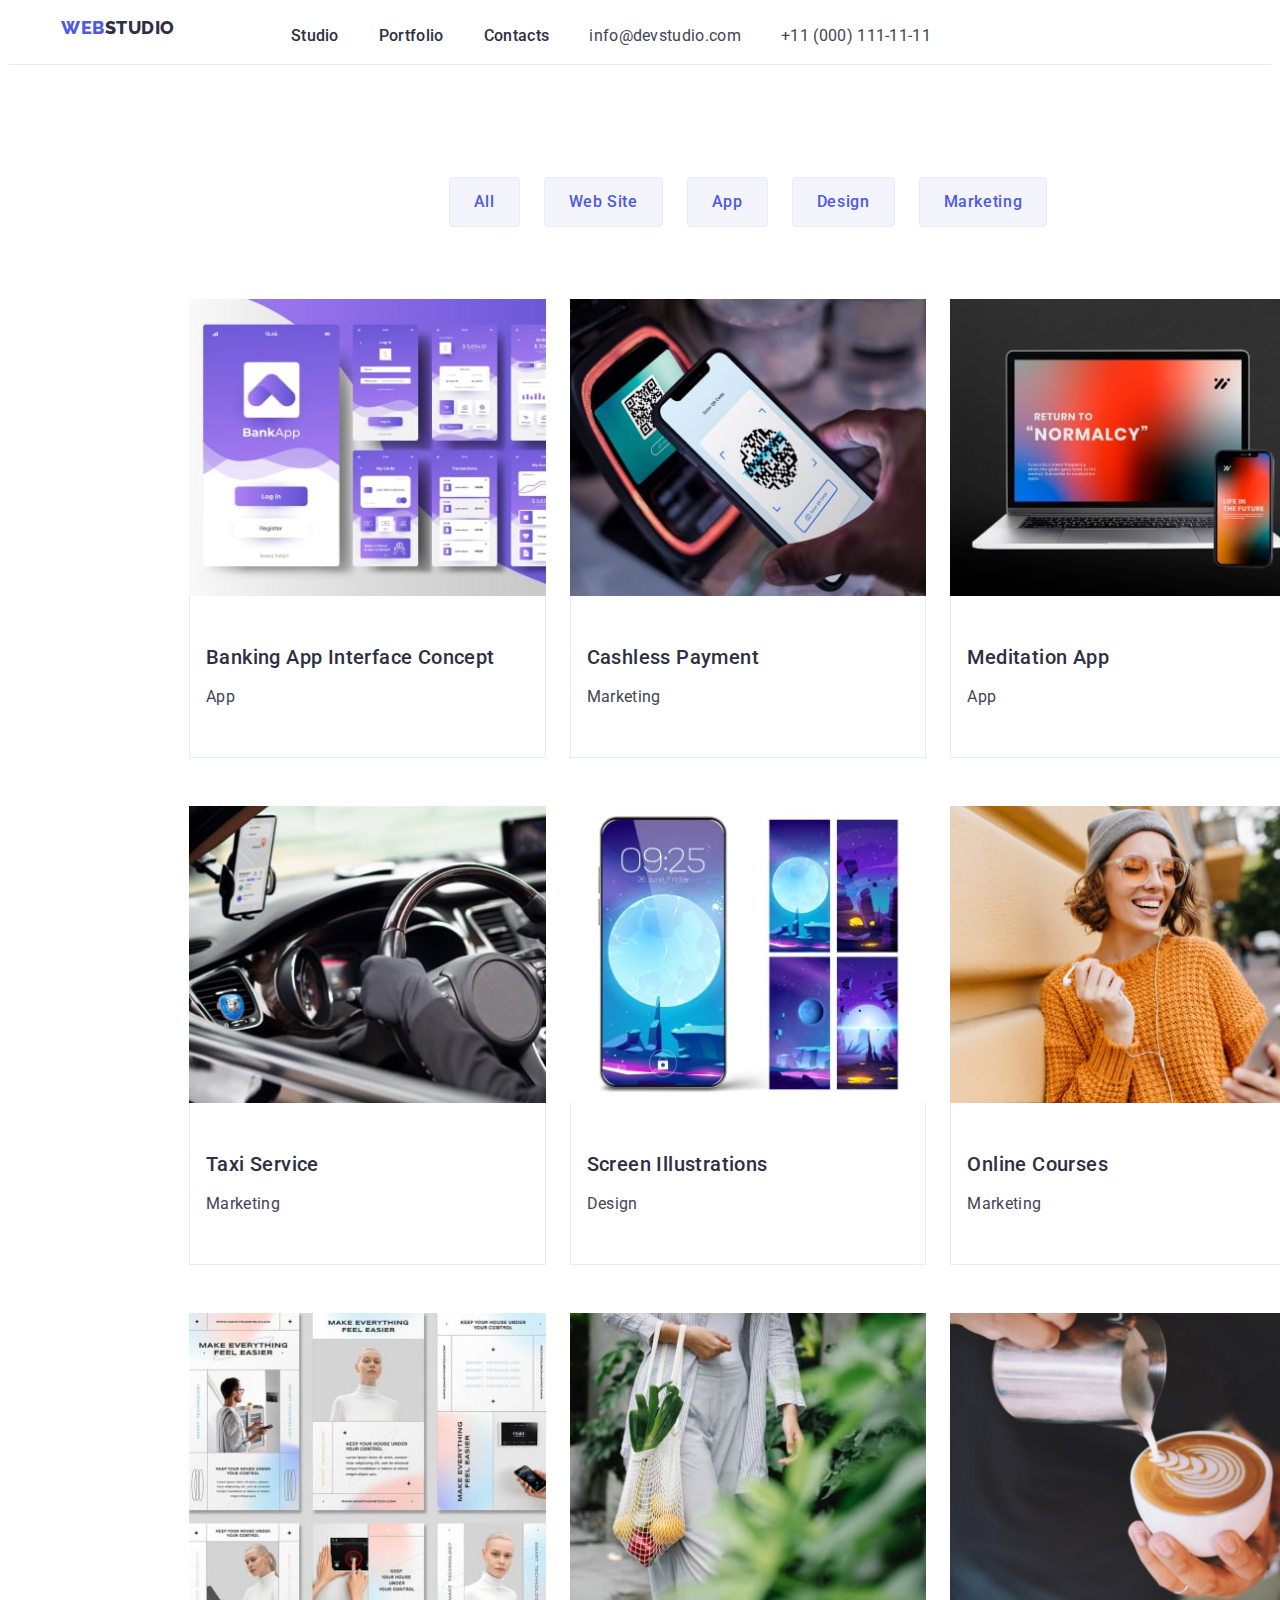
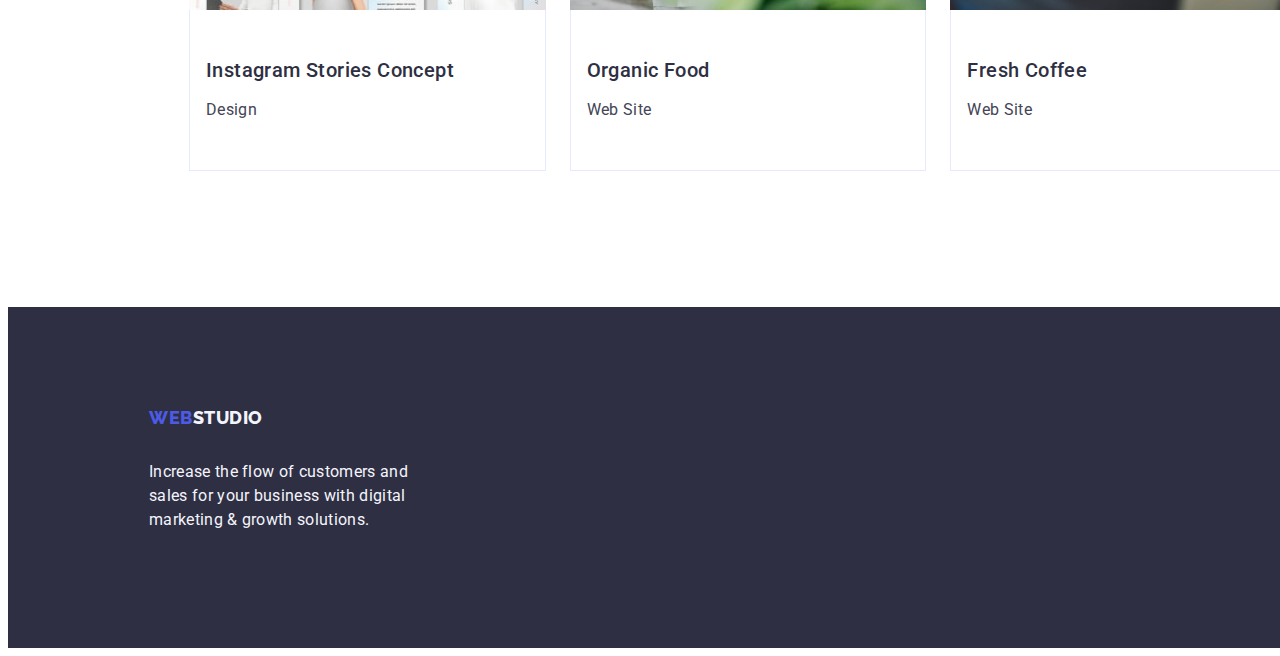
==== commit bf3091b2: "main" ====
--- a/portfolio.html
+++ b/portfolio.html
@@ -21,178 +21,195 @@
     <title>Portfolio</title>
   </head>
   <body>
-    <div class="main-container">
-      <header class="container-header">
-        <div class="main-container-header container">
-          <nav class="container-nav">
-            <a class="logo link" href="./index.html">
-              Web<span class="accent">Studio</span></a
-            >
-            <ul class="nav-list list">
-              <li class="nav-item">
-                <a class="nav-link link" href="./index.html">Studio</a>
-              </li>
-              <li class="nav-item">
-                <a class="nav-link link" href="./portfolio.html">Portfolio</a>
-              </li>
-              <li class="nav-item">
-                <a class="nav-link link" href="">Contacts</a>
-              </li>
-            </ul>
-          </nav>
-          <address>
-            <ul class="contacts-list list">
-              <li class="contacts-item">
-                <a class="contacts-link link" href="mailto:info@devstudio.com"
-                  >info@devstudio.com</a
-                >
-              </li>
-              <li class="contacts-item">
-                <a class="contacts-link link" href="tel:+110001111111"
-                  >+11 (000) 111-11-11</a
-                >
-              </li>
-            </ul>
-          </address>
-        </div>
-      </header>
+    <header class="container-header">
+      <div class="main-container-header container">
+        <nav class="container-nav">
+          <a class="logo link" href="./index.html">
+            Web<span class="accent">Studio</span></a
+          >
+          <ul class="nav-list list">
+            <li class="nav-item">
+              <a class="nav-link link" href="./index.html">Studio</a>
+            </li>
+            <li class="nav-item">
+              <a class="nav-link link" href="./portfolio.html">Portfolio</a>
+            </li>
+            <li class="nav-item">
+              <a class="nav-link link" href="">Contacts</a>
+            </li>
+          </ul>
+        </nav>
+        <address>
+          <ul class="contacts-list list">
+            <li class="contacts-item">
+              <a class="contacts-link link" href="mailto:info@devstudio.com"
+                >info@devstudio.com</a
+              >
+            </li>
+            <li class="contacts-item">
+              <a class="contacts-link link" href="tel:+110001111111"
+                >+11 (000) 111-11-11</a
+              >
+            </li>
+          </ul>
+        </address>
+      </div>
+    </header>
     <main>
       <section class="portfolio">
-        <h1 class="visually-hidden">Portfolio</h1>
-        <ul class="portfolio-button-list list">
-          <li class="portfolio-button-item">
-            <button class="portfolio-button" type="button">All</button>
-          </li>
-          <li class="portfolio-button-item">
-            <button class="portfolio-button" type="button">
-              Web Site
-            </button>
-          </li>
-          <li class="portfolio-button-item">
-            <button class="portfolio-button" type="button">App</button>
-          </li>
-          <li class="portfolio-button-item">
-            <button class="portfolio-button" type="button">Design</button>
-          </li>
-          <li class="portfolio-button-item">
-            <button class="portfolio-button" type="button">
-              Marketing
-            </button>
-          </li>
-        </ul>
+        <div class="container-portfolio container">
+          <h1 class="visually-hidden">Portfolio</h1>
+          <ul class="portfolio-button-list list">
+            <li class="portfolio-button-item">
+              <button class="portfolio-button" type="button">All</button>
+            </li>
+            <li class="portfolio-button-item">
+              <button class="portfolio-button" type="button">Web Site</button>
+            </li>
+            <li class="portfolio-button-item">
+              <button class="portfolio-button" type="button">App</button>
+            </li>
+            <li class="portfolio-button-item">
+              <button class="portfolio-button" type="button">Design</button>
+            </li>
+            <li class="portfolio-button-item">
+              <button class="portfolio-button" type="button">Marketing</button>
+            </li>
+          </ul>
 
-        <ul class="portfolio-list list">
-          <li class="portfolio-item">
-            <a class="portfolio-link link">
-              <img
-                class="portfolio-images-item"
-                src="./images/portfolio-1.jpg"
-                alt="banling App"
-                width="360"
-              />
-              <h2 class="portfolio-images-title">
-                Banking App Interface Concept
-              </h2>
-              <p class="portfolio-images-text">App</p></a
-            >
-          </li>
-          <li class="portfolio-item">
-            <a class="portfolio-link link"
-              ><img
-                class="portfolio-images-item"
-                src="./images/portfolio-2.jpg"
-                alt="cellphone"
-                width="360"
-              />
-              <h2 class="portfolio-images-title">Cashless Payment</h2>
-              <p class="portfolio-images-text">Marketing</p></a
-            >
-          </li>
-          <li class="portfolio-item">
-            <a class="portfolio-link link"
-              ><img
-                class="portfolio-images-item"
-                src="./images/portfolio-3.jpg"
-                alt="conputer"
-                width="360"
-              />
-              <h2 class="portfolio-images-title">Meditation App</h2>
-              <p class="portfolio-images-text">App</p></a
-            >
-          </li>
-          <li class="portfolio-item">
-            <a class="portfolio-link link"
-              ><img
-                class="portfolio-images-item"
-                src="./images/portfolio-4.jpg"
-                alt="car helm"
-                width="360"
-              />
-              <h2 class="portfolio-images-title">Taxi Service</h2>
-              <p class="portfolio-images-text">Marketing</p></a
-            >
-          </li>
-          <li class="portfolio-item">
-            <a class="portfolio-link link"
-              ><img
-                class="portfolio-images-item"
-                src="./images/portfolio-5.jpg"
-                alt="cellphone"
-                width="360"
-              />
-              <h2 class="portfolio-images-title">Screen Illustrations</h2>
-              <p class="portfolio-images-text">Design</p></a
-            >
-          </li>
-          <li class="portfolio-item">
-            <a class="portfolio-link link"
-              ><img
-                class="portfolio-images-item"
-                src="./images/portfolio-6.jpg"
-                alt="woman"
-                width="360"
-              />
-              <h2 class="portfolio-images-title">Online Courses</h2>
-              <p class="portfolio-images-text">Marketing</p></a
-            >
-          </li>
-          <li class="portfolio-item">
-            <a class="portfolio-link link"
-              ><img
-                class="portfolio-images-item"
-                src="./images/portfolio-7.jpg"
-                alt="instagrame pictures"
-                width="360"
-              />
-              <h2 class="portfolio-images-title">Instagram Stories Concept</h2>
-              <p class="portfolio-images-text">Design</p></a
-            >
-          </li>
-          <li class="portfolio-item">
-            <a class="portfolio-link link"
-              ><img
-                class="portfolio-images-item"
-                src="./images/portfolio-8.jpg"
-                alt="food"
-                width="360"
-              />
-              <h2 class="portfolio-images-title">Organic Food</h2>
-              <p class="portfolio-images-text">Web Site</p></a
-            >
-          </li>
-          <li class="portfolio-item">
-            <a class="portfolio-link link"
-              ><img
-                class="portfolio-images-item"
-                src="./images/portfolio-9.jpg"
-                alt="coffee"
-                width="360"
-              />
-              <h2 class="portfolio-images-title">Fresh Coffee</h2>
-              <p class="portfolio-images-text">Web Site</p></a
-            >
-          </li>
-        </ul>
+          <ul class="portfolio-list list">
+            <li class="portfolio-item">
+              <a class="portfolio-link link">
+                <img
+                  class="portfolio-images-item"
+                  src="./images/portfolio-1.jpg"
+                  alt="banling App"
+                  width="360"
+                />
+                <div class="container-underimage-text">
+                  <h2 class="portfolio-images-title">
+                    Banking App Interface Concept
+                  </h2>
+                  <p class="portfolio-images-text">App</p>
+                </div>
+              </a>
+            </li>
+            <li class="portfolio-item">
+              <a class="portfolio-link link"
+                ><img
+                  class="portfolio-images-item"
+                  src="./images/portfolio-2.jpg"
+                  alt="cellphone"
+                  width="360"
+                />
+                <div class="container-underimage-text">
+                  <h2 class="portfolio-images-title">Cashless Payment</h2>
+                  <p class="portfolio-images-text">Marketing</p>
+                </div>
+              </a>
+            </li>
+            <li class="portfolio-item">
+              <a class="portfolio-link link"
+                ><img
+                  class="portfolio-images-item"
+                  src="./images/portfolio-3.jpg"
+                  alt="conputer"
+                  width="360"
+                />
+                <div class="container-underimage-text">
+                  <h2 class="portfolio-images-title">Meditation App</h2>
+                  <p class="portfolio-images-text">App</p>
+                </div>
+              </a>
+            </li>
+            <li class="portfolio-item">
+              <a class="portfolio-link link"
+                ><img
+                  class="portfolio-images-item"
+                  src="./images/portfolio-4.jpg"
+                  alt="car helm"
+                  width="360"
+                />
+                <div class="container-underimage-text">
+                  <h2 class="portfolio-images-title">Taxi Service</h2>
+                  <p class="portfolio-images-text">Marketing</p>
+                </div>
+              </a>
+            </li>
+            <li class="portfolio-item">
+              <a class="portfolio-link link"
+                ><img
+                  class="portfolio-images-item"
+                  src="./images/portfolio-5.jpg"
+                  alt="cellphone"
+                  width="360"
+                />
+                <div class="container-underimage-text">
+                  <h2 class="portfolio-images-title">Screen Illustrations</h2>
+                  <p class="portfolio-images-text">Design</p>
+                </div>
+              </a>
+            </li>
+            <li class="portfolio-item">
+              <a class="portfolio-link link"
+                ><img
+                  class="portfolio-images-item"
+                  src="./images/portfolio-6.jpg"
+                  alt="woman"
+                  width="360"
+                />
+                <div class="container-underimage-text">
+                  <h2 class="portfolio-images-title">Online Courses</h2>
+                  <p class="portfolio-images-text">Marketing</p>
+                </div>
+              </a>
+            </li>
+            <li class="portfolio-item">
+              <a class="portfolio-link link"
+                ><img
+                  class="portfolio-images-item"
+                  src="./images/portfolio-7.jpg"
+                  alt="instagrame pictures"
+                  width="360"
+                />
+                <div class="container-underimage-text">
+                  <h2 class="portfolio-images-title">
+                    Instagram Stories Concept
+                  </h2>
+                  <p class="portfolio-images-text">Design</p>
+                </div>
+              </a>
+            </li>
+            <li class="portfolio-item">
+              <a class="portfolio-link link"
+                ><img
+                  class="portfolio-images-item"
+                  src="./images/portfolio-8.jpg"
+                  alt="food"
+                  width="360"
+                />
+                <div class="container-underimage-text">
+                  <h2 class="portfolio-images-title">Organic Food</h2>
+                  <p class="portfolio-images-text">Web Site</p>
+                </div>
+              </a>
+            </li>
+            <li class="portfolio-item">
+              <a class="portfolio-link link"
+                ><img
+                  class="portfolio-images-item"
+                  src="./images/portfolio-9.jpg"
+                  alt="coffee"
+                  width="360"
+                />
+                <div class="container-underimage-text">
+                  <h2 class="portfolio-images-title">Fresh Coffee</h2>
+                  <p class="portfolio-images-text">Web Site</p>
+                </div>
+              </a>
+            </li>
+          </ul>
+        </div>
       </section>
     </main>
 
@@ -207,6 +224,5 @@
         </p>
       </div>
     </footer>
-  </div>
   </body>
 </html>
--- a/css/style.css
+++ b/css/style.css
@@ -2,10 +2,6 @@
   font-family: "Roboto", sans-serif;
   color: var(--body-color);
   background-color: #ffffff;
-}
-.main-container {
-  width: 1158px;
-  max-width: 100%;
 }
 
 img {
@@ -26,6 +22,7 @@
   --first-section-color: #2e2f42;
   --body-color: #434455;
   --studio-color-footer: #f4f4fd;
+  --border-color: #E7E9FC; 
 }
 .logo {
   font-family: "Raleway", sans-serif;
@@ -78,11 +75,9 @@
   color: #404bbf;
 }
 .container-header {
-  width: 1440px;
-height: 72px;
-flex-shrink: 0;
 border-bottom: 1px solid #e7e9fc;
 }
+
 .main-container-header {
   display: flex;
 }
@@ -101,6 +96,7 @@
   padding: 188px 0;
   width: 1440px;
 }
+
 .first-section-title {
   color: #ffffff;
   text-align: center;
@@ -189,6 +185,9 @@
   display: flex;
   gap: 24px;
 }
+.products-item {
+  width: calc((100% - 48px) / 3);
+}
 .products-title {
   font-size: 36px;
   font-weight: 700;
@@ -226,7 +225,6 @@
   text-transform: capitalize;
   text-align: center;
   color: var(--first-section-color);
-  margin: 120px 639px 72px 639px;
 }
 .team-list {
   display: flex;
@@ -272,18 +270,13 @@
   max-width: 264px;
 }
 
-.container-footer-text {
-  display: flex;
-  width: 264px;
-  flex-direction: column;
-  flex-shrink: 0;
-  margin: 140px 1020px 100px 156px;
-}
 
 /* --------------------------PORTFOLIO------------------------- */
 .portfolio {
   width: 1440px;
-}
+  padding: 96px 0 120px 0;
+}
+
 .portfolio-button {
   font-size: 16px;
   font-family: Roboto, sans-serif;
@@ -294,24 +287,28 @@
   text-align: center;
   background-color: #f4f4fd;
   color: var(--brand-color);
-  border-radius: 4px;
-border: 1px solid #E7E9FC;
+border: 1px solid var(--border-color);
+padding: 12px 24px;
+border-radius: 4px;
 }
 .portfolio-button:hover,
 .portfolio-button:focus,
 .portfolio-button:active {
   background-color: #404bbf;
   color: #ffffff;
+  border: 1px solid transparent;
 }
 .portfolio-button-list {
-  display: inline-flex;
-align-items: flex-start;
-gap: 24px;
+  display: flex;
+  justify-content: center;
+  gap: 24px;
+  margin-bottom: 72px;
 }
 .portfolio-list {
   display: flex;
   flex-wrap: wrap;
-  gap: 24px;
+  column-gap: 24px;
+  row-gap: 48px;
 }
 
 .portfolio-images-title {
@@ -320,6 +317,7 @@
   line-height: 1.2;
   letter-spacing: 0.02em;
   color: var(--first-section-color);
+  margin-bottom: 8px;
 }
 .portfolio-images-text {
   font-size: 16px;
@@ -327,17 +325,12 @@
   letter-spacing: 0.02em;
   color: var(--body-color);
 }
-.studio-footer {
-  color: var(--studio-color-footer);
-}
+
 .portfolio-item {
-  display: flex;
-width: 360px;
-height: 420px;
-padding: 0px 0px 32px 0px;
-flex-direction: column;
-align-items: flex-start;
-gap: 32px;
-flex-shrink: 0;
-border: 1px solid #E7E9FC;
-}
+  width: calc((100% - 48px) / 3);
+}
+.container-underimage-text {
+  padding: 32px 16px;
+  border: 1px solid #e7e9fc;
+  border-top: none;
+}
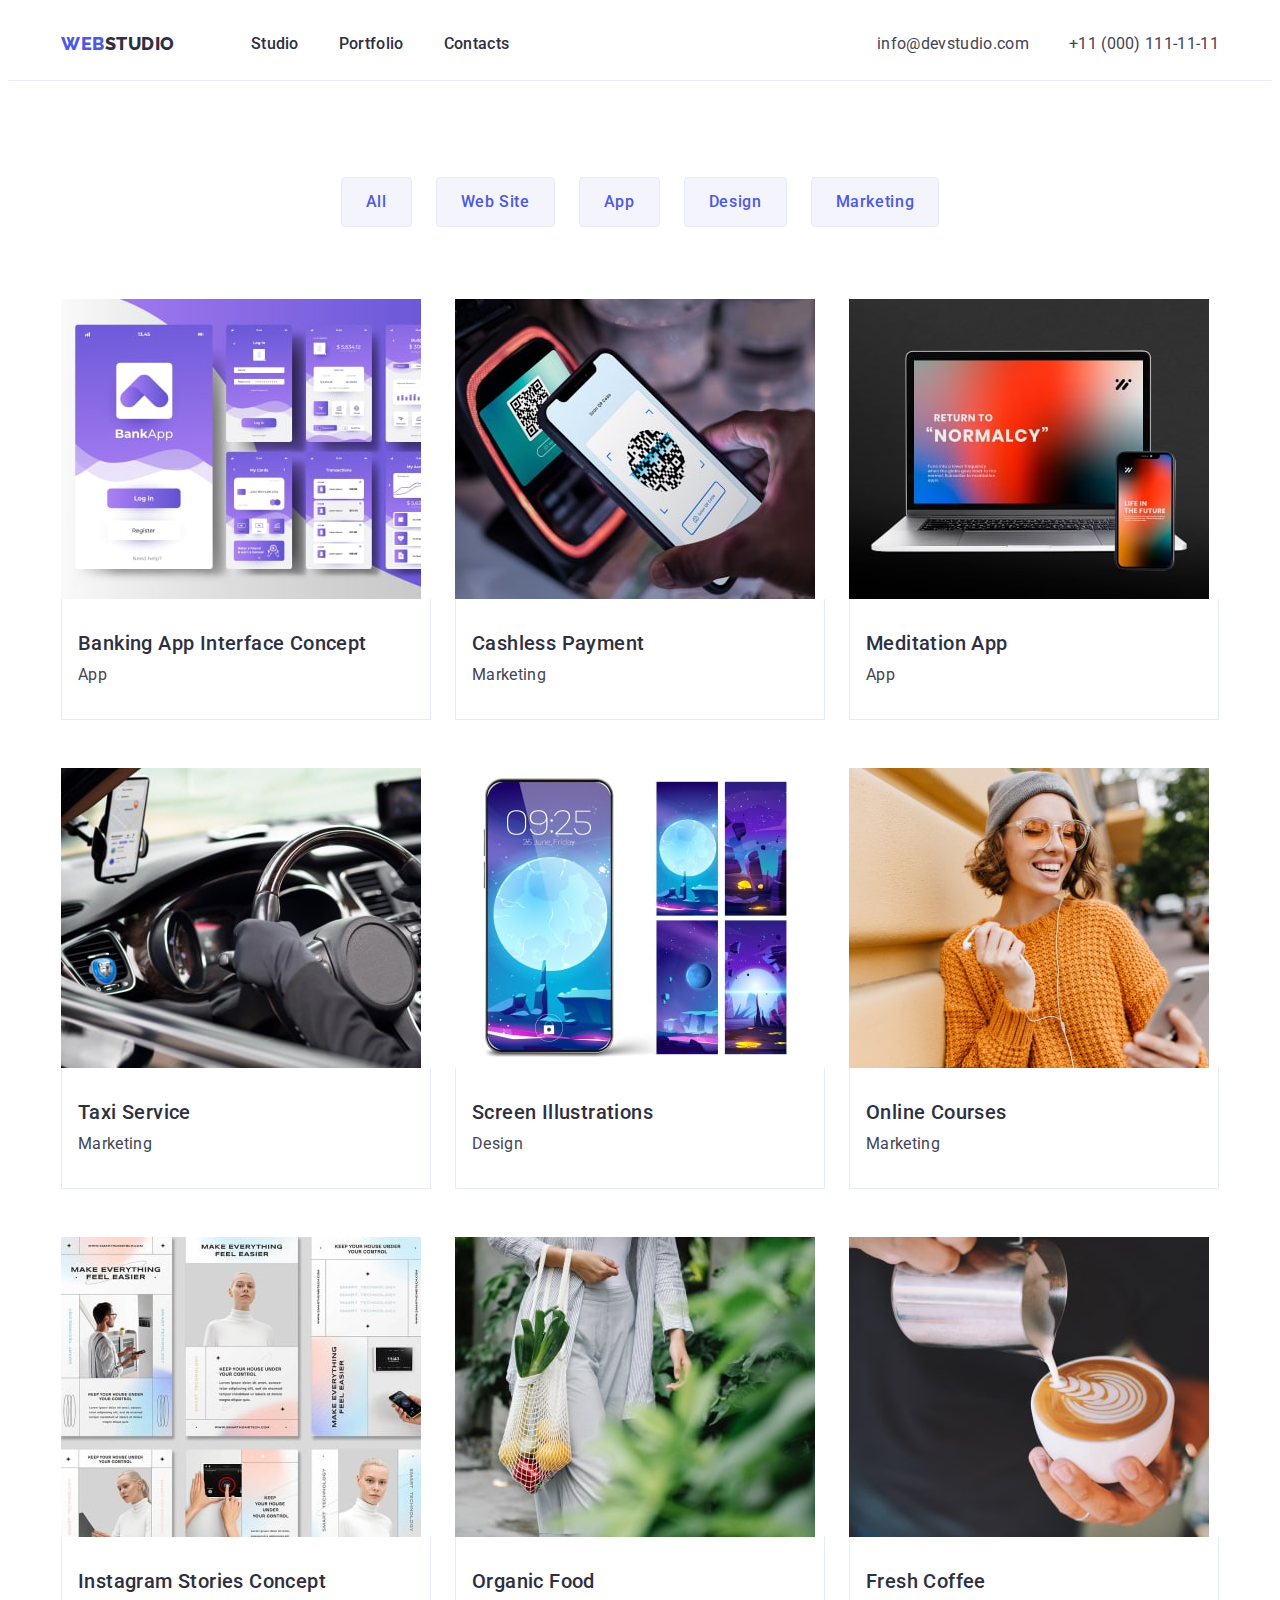
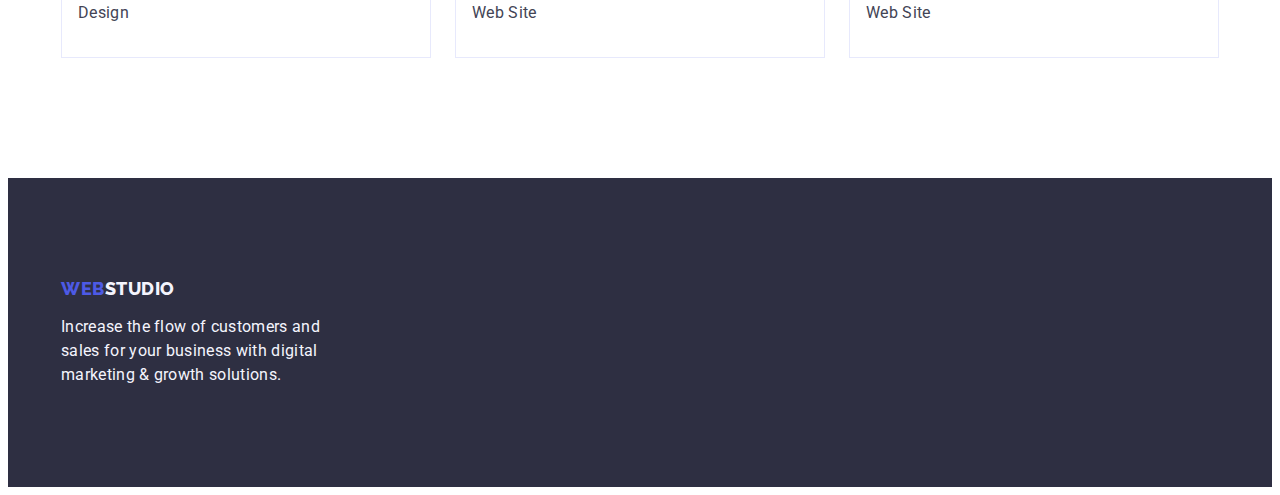
==== commit 76f4e6c8: "11" ====
--- a/portfolio.html
+++ b/portfolio.html
@@ -214,8 +214,8 @@
     </main>
 
     <footer class="footer">
-      <div class="container-logo container">
-        <a class="logo link" href="./index.html">
+      <div class="container">
+        <a class="footer-logo link" href="./index.html">
           Web<span class="accent logo-footer">Studio</span></a
         >
         <p class="footer-text">
--- a/css/style.css
+++ b/css/style.css
@@ -8,8 +8,18 @@
   display: block;
   max-width: 100%;
 }
+p {
+  padding: 0;
+  margin: 0;
+}
+h1, h2, h3, h4, h5, h6 {
+  padding: 0;
+  margin: 0;
+}
 .list {
   list-style: none;
+  padding-left: 0;
+  margin: 0;
 }
 .container {
   width: 1158px;
@@ -22,7 +32,8 @@
   --first-section-color: #2e2f42;
   --body-color: #434455;
   --studio-color-footer: #f4f4fd;
-  --border-color: #E7E9FC; 
+  --border-color: #e7e9fc;
+  --hover-color: #404bbf;
 }
 .logo {
   font-family: "Raleway", sans-serif;
@@ -33,6 +44,7 @@
   text-transform: uppercase;
   color: var(--brand-color);
   margin-right: 76px;
+  display: flex;
 }
 .container-nav {
   display: flex;
@@ -44,9 +56,7 @@
 .accent {
   color: var(--first-section-color);
 }
-.logo-footer {
-  color: #f4f4fd;
-}
+
 .nav-link {
   font-weight: 500;
   font-size: 16px;
@@ -55,11 +65,12 @@
   color: var(--first-section-color);
   text-decoration: none;
   padding: 24px 0;
+  display: block;
 }
 
 .nav-link:hover,
 .nav-link:focus {
-  color: #404bbf;
+  color: var(--hover-color);
 }
 address {
   font-style: normal;
@@ -69,32 +80,34 @@
   line-height: 1.5;
   letter-spacing: 0.02em;
   color: var(--body-color);
+  display: block;
+  padding: 24px 0;
 }
 .contacts-link:hover,
 .contacts-link:focus {
-  color: #404bbf;
+  color: var(--hover-color);
 }
 .container-header {
-border-bottom: 1px solid #e7e9fc;
+  border-bottom: 1px solid var(--border-color);
 }
 
 .main-container-header {
   display: flex;
+  justify-content: space-between;
 }
 .nav-list {
   display: flex;
-gap: 40px;
+  gap: 40px;
 }
 .contacts-list {
   display: flex;
-gap: 40px;
+  gap: 40px;
 }
 
 /* ------------------------------FIRST SECTION---------------------------------------- */
 .first-section {
   background-color: var(--first-section-color);
   padding: 188px 0;
-  width: 1440px;
 }
 
 .first-section-title {
@@ -105,10 +118,11 @@
   letter-spacing: 0.02em;
   line-height: 1.07;
   max-width: 496px;
+  margin: 0 auto;
 }
 .first-section-button {
   font-family: "Roboto", sans-serif;
-  background-color: #4d5ae5;
+  background-color: var(--brand-color);
   color: #ffffff;
   text-align: center;
   font-size: 16px;
@@ -121,11 +135,12 @@
   height: 56px;
   border: none;
   border-radius: 4px;
+  margin: 48px auto 0;
 }
 .first-section-button:hover,
 .first-section-button:focus,
 .first-section-button:active {
-  background-color: #404bbf;
+  background-color: var(--hover-color);
 }
 
 /* -------------------------------FEATURES-------------------------------- */
@@ -144,13 +159,10 @@
 .main-container-features {
   padding: 120px 0;
 }
-.container-features {
-  margin: 120px 156px;
-  width: 1128px;
-}
 
 .features-list {
   display: flex;
+  flex-wrap: wrap;
   gap: 24px;
 }
 .features-item {
@@ -173,16 +185,13 @@
 }
 
 /*-------------------------------- IMAGES---------------------------- */
-.container-products {
-  width: 1128px;
-  margin: 120px 156px;
-  justify-content: center;
-}
+
 .main-container-products {
   padding-bottom: 120px;
 }
 .products-list {
   display: flex;
+  flex-wrap: wrap;
   gap: 24px;
 }
 .products-item {
@@ -201,20 +210,13 @@
 
 /*--------------------------------- TEAM------------------------- */
 .team-section {
-  background-color: #f4f4fd;
-  width: 1440px;
+  background-color: var(--studio-color-footer);
   align-items: center;
   justify-content: center;
   padding: 120px 0;
 }
 
 .container-underimage {
-  display: flex;
-  width: 232px;
-  flex-direction: column;
-  justify-content: center;
-  align-items: center;
-  gap: 8px;
   padding: 32px 16px;
 }
 .team-title {
@@ -225,10 +227,12 @@
   text-transform: capitalize;
   text-align: center;
   color: var(--first-section-color);
+  margin-bottom: 72px;
 }
 .team-list {
   display: flex;
   flex-direction: row;
+  flex-wrap: wrap;
   gap: 24px;
 }
 .team-list-item {
@@ -255,25 +259,32 @@
 /* ----------------------------FOOTER------------------------------- */
 .footer {
   background-color: var(--first-section-color);
-  width: 1440px;
   padding: 100px 0;
 }
-.logo {
-  display: inline-block;
+.footer-logo {
+  display: flex;
   margin-bottom: 16px;
+  font-family: "Raleway", sans-serif;
+  font-weight: 800;
+  font-size: 18px;
+  line-height: 1.17;
+  letter-spacing: 0.03em;
+  text-transform: uppercase;
+  color: var(--brand-color);
+}
+.logo-footer {
+  color: var(--studio-color-footer);
 }
 .footer-text {
   font-size: 16px;
   line-height: 1.5;
   letter-spacing: 0.02em;
-  color: #f4f4fd;
+  color: var(--studio-color-footer);
   max-width: 264px;
 }
-
 
 /* --------------------------PORTFOLIO------------------------- */
 .portfolio {
-  width: 1440px;
   padding: 96px 0 120px 0;
 }
 
@@ -285,16 +296,16 @@
   letter-spacing: 0.04em;
   cursor: pointer;
   text-align: center;
-  background-color: #f4f4fd;
+  background-color: var(--studio-color-footer);
   color: var(--brand-color);
-border: 1px solid var(--border-color);
-padding: 12px 24px;
-border-radius: 4px;
+  border: 1px solid var(--border-color);
+  padding: 12px 24px;
+  border-radius: 4px;
 }
 .portfolio-button:hover,
 .portfolio-button:focus,
 .portfolio-button:active {
-  background-color: #404bbf;
+  background-color: var(--hover-color);
   color: #ffffff;
   border: 1px solid transparent;
 }
@@ -331,6 +342,6 @@
 }
 .container-underimage-text {
   padding: 32px 16px;
-  border: 1px solid #e7e9fc;
+  border: 1px solid var(--border-color);
   border-top: none;
 }
